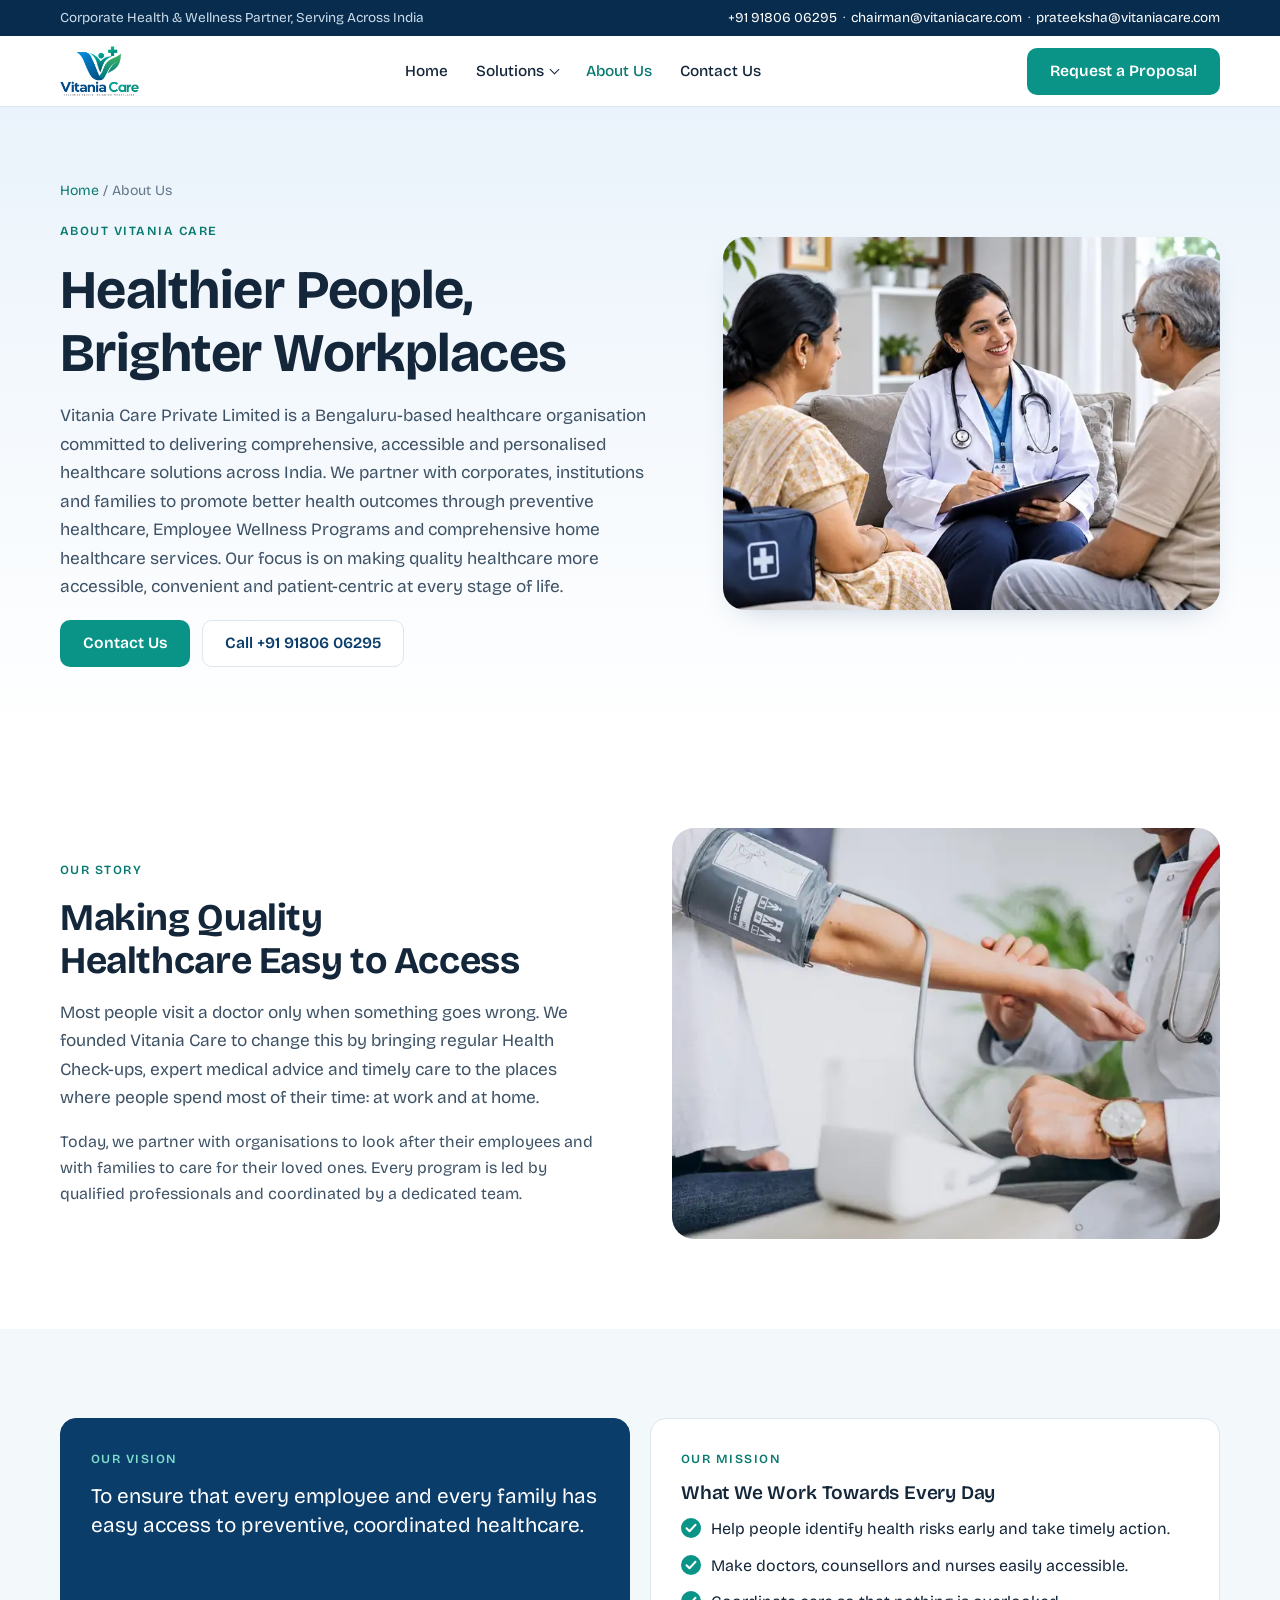
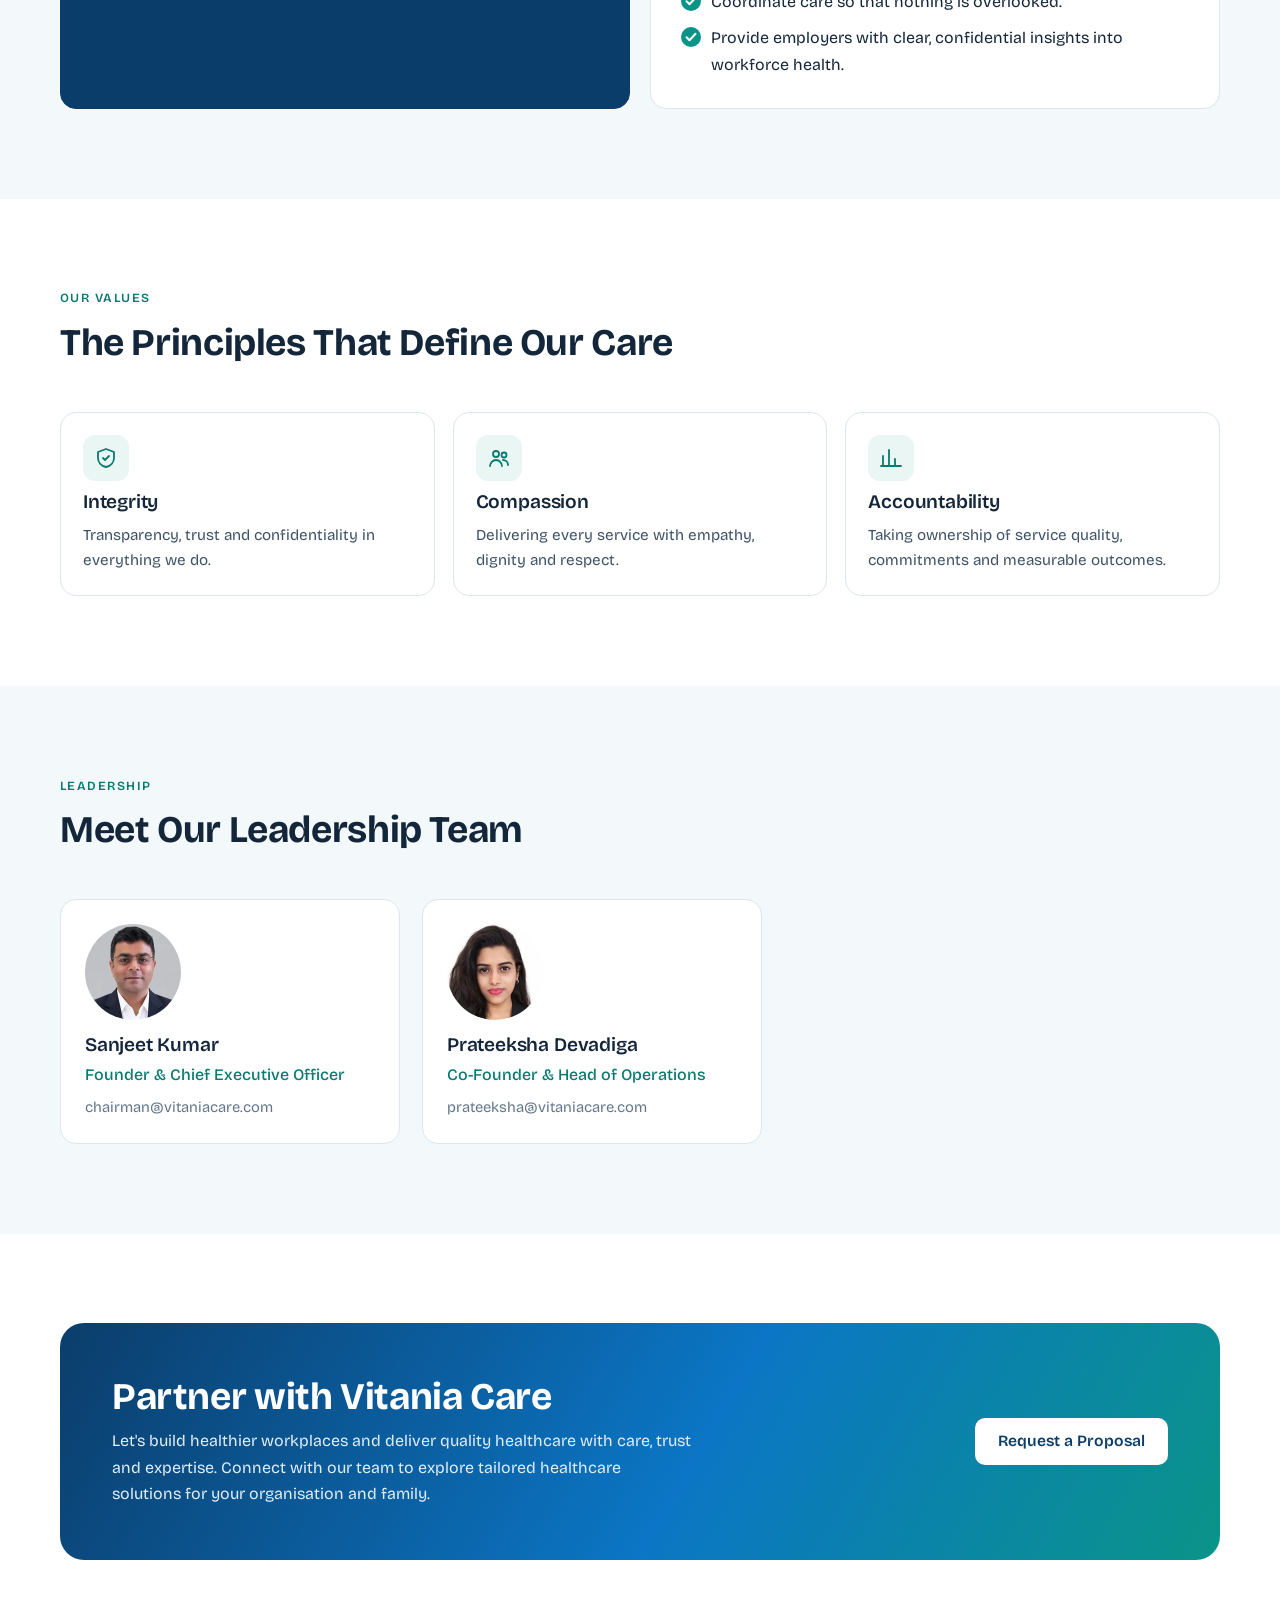
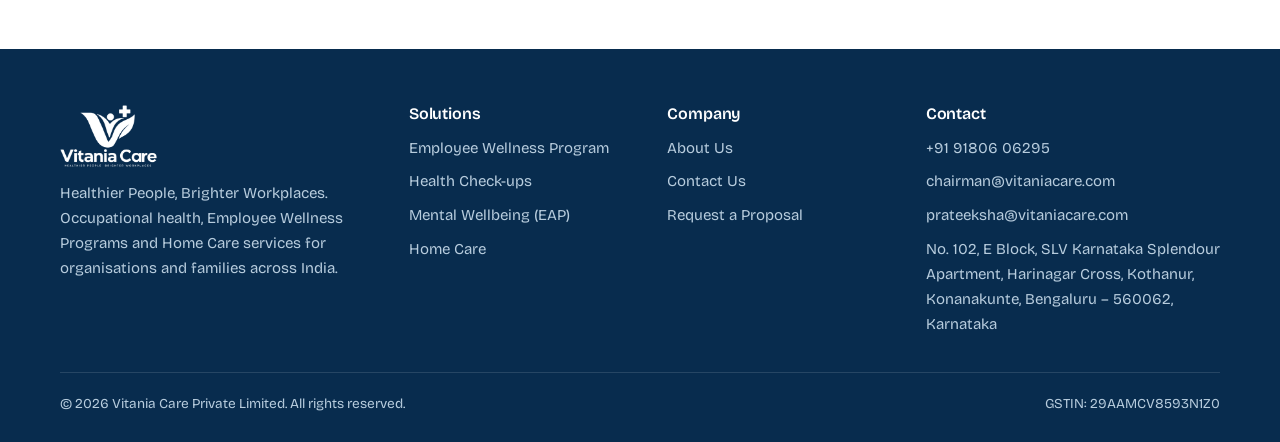
==== about.html @ 1bdfec54 "Use Bricolage Grotesque font (matches naveenfreelancer.com) Co-Authored-By: Claude Opus 5.5 <noreply" ====
<!doctype html>
<html lang="en-IN">
<head>
<meta charset="utf-8">
<meta name="viewport" content="width=device-width, initial-scale=1, viewport-fit=cover">
<title>About Us | Vitania Care Private Limited</title>
<meta name="claude:viewport-fit-sides" content="cover">
<meta name="description" content="Vitania Care Private Limited is a Bengaluru-based healthcare organisation delivering Employee Wellness Programs, preventive healthcare and home healthcare services across India.">
<link rel="canonical" href="https://naveenfreelancer2829-art.github.io/vitania-care-website/about.html">
<meta name="robots" content="index, follow, max-image-preview:large">
<meta name="theme-color" content="#0B3D6B">
<meta property="og:type" content="website"><meta property="og:site_name" content="Vitania Care"><meta property="og:locale" content="en_IN">
<meta property="og:title" content="About Us | Vitania Care Private Limited"><meta property="og:description" content="Vitania Care Private Limited is a Bengaluru-based healthcare organisation delivering Employee Wellness Programs, preventive healthcare and home healthcare services across India."><meta property="og:url" content="https://naveenfreelancer2829-art.github.io/vitania-care-website/about.html">
<meta property="og:image" content="https://naveenfreelancer2829-art.github.io/vitania-care-website/assets/og-image.jpg"><meta name="twitter:card" content="summary_large_image">
<link rel="icon" type="image/png" sizes="32x32" href="assets/favicon-32.png"><link rel="apple-touch-icon" href="assets/apple-touch-icon.png">
<link rel="preconnect" href="https://fonts.googleapis.com"><link rel="preconnect" href="https://fonts.gstatic.com" crossorigin>
<link rel="stylesheet" href="https://fonts.googleapis.com/css2?family=Bricolage+Grotesque:opsz,wght@12..96,300;12..96,400;12..96,500;12..96,600;12..96,700&display=swap">
<link rel="stylesheet" href="styles.css">
<script type="application/ld+json">{"@context": "https://schema.org", "@graph": [{"@type": "MedicalBusiness", "@id": "https://naveenfreelancer2829-art.github.io/vitania-care-website/#org", "name": "Vitania Care", "legalName": "Vitania Care Private Limited", "slogan": "Healthier People, Brighter Workplaces", "url": "https://naveenfreelancer2829-art.github.io/vitania-care-website/", "logo": "https://naveenfreelancer2829-art.github.io/vitania-care-website/assets/logo.png", "image": "https://naveenfreelancer2829-art.github.io/vitania-care-website/assets/og-image.jpg", "email": "chairman@vitaniacare.com", "taxID": "29AAMCV8593N1Z0", "address": {"@type": "PostalAddress", "streetAddress": "No. 102, E Block, SLV Karnataka Splendour Apartment, Harinagar Cross, Kothanur, Konanakunte", "addressLocality": "Bengaluru", "addressRegion": "Karnataka", "postalCode": "560062", "addressCountry": "IN"}, "areaServed": {"@type": "Country", "name": "India"}, "founder": [{"@type": "Person", "name": "Sanjeet Kumar", "jobTitle": "Founder & CEO"}, {"@type": "Person", "name": "Prateeksha Devadiga", "jobTitle": "Co-Founder & Head of Operations"}], "telephone": "+91 91806 06295"}, {"@type": "WebPage", "url": "https://naveenfreelancer2829-art.github.io/vitania-care-website/about.html", "name": "About Us | Vitania Care Private Limited", "description": "Vitania Care Private Limited is a Bengaluru-based healthcare organisation delivering Employee Wellness Programs, preventive healthcare and home healthcare services across India.", "inLanguage": "en-IN", "about": {"@id": "https://naveenfreelancer2829-art.github.io/vitania-care-website/#org"}}, {"@type": "BreadcrumbList", "itemListElement": [{"@type": "ListItem", "position": 1, "name": "Home", "item": "https://naveenfreelancer2829-art.github.io/vitania-care-website/"}, {"@type": "ListItem", "position": 2, "name": "About Us", "item": "https://naveenfreelancer2829-art.github.io/vitania-care-website/about.html"}]}]}</script>
</head>
<body>
<div class="topbar"><div class="wrap">
  <span>Corporate Health &amp; Wellness Partner, Serving Across India</span>
  <span><a href="tel:+919180606295">+91 91806 06295</a> &nbsp;·&nbsp; <a href="mailto:chairman@vitaniacare.com">chairman@vitaniacare.com</a> &nbsp;·&nbsp; <a href="mailto:prateeksha@vitaniacare.com">prateeksha@vitaniacare.com</a></span>
</div></div>
<header class="site"><div class="wrap bar">
  <a class="brand" href="index.html" aria-label="Vitania Care home"><img src="assets/logo.webp" alt="Vitania Care" width="300" height="191"></a>
  <nav class="main" id="nav" aria-label="Main"><ul>
    <li><a href="index.html">Home</a></li>
    <li class="dd"><a href="employee-wellness.html">Solutions</a><ul><li><a href="employee-wellness.html">Employee Wellness Program<small>OHC, Teleconsultation and year-round wellness</small></a></li><li><a href="health-checkups.html">Health Check-ups<small>Onsite check-ups, camps and lab tests</small></a></li><li><a href="mental-wellbeing.html">Mental Wellbeing (EAP)<small>Confidential counselling for employees</small></a></li><li><a href="home-care.html">Home Care<small>Doctors, nurses and caregivers at home</small></a></li></ul></li>
    <li><a href="about.html" aria-current="page">About Us</a></li>
    <li><a href="contact.html">Contact Us</a></li>
  </ul></nav>
  <a class="btn btn-primary" href="contact.html">Request a Proposal</a>
  <button class="menu-btn" id="menuBtn" type="button" aria-expanded="false" aria-controls="nav">Menu</button>
</div></header>
<main>
<section class="page-hero"><div class="wrap">
  <div class="copy">
    <p class="crumbs"><a href="index.html">Home</a> / About Us</p>
    <span class="eyebrow">About Vitania Care</span>
    <h1>Healthier People, Brighter Workplaces</h1>
    <p class="lede">Vitania Care Private Limited is a Bengaluru-based healthcare organisation committed to delivering comprehensive, accessible and personalised healthcare solutions across India. We partner with corporates, institutions and families to promote better health outcomes through preventive healthcare, Employee Wellness Programs and comprehensive home healthcare services. Our focus is on making quality healthcare more accessible, convenient and patient-centric at every stage of life.</p>
    <div class="cta-row"><a class="btn btn-primary" href="contact.html">Contact Us</a><a class="btn btn-outline" href="tel:+919180606295">Call +91 91806 06295</a></div>
  </div>
  <div><img src="assets/photos/family-consultation-800.webp" srcset="assets/photos/family-consultation-480.webp 480w, assets/photos/family-consultation-800.webp 800w, assets/photos/family-consultation-1200.webp 1200w" sizes="(max-width:900px) 92vw, 520px" alt="Vitania Care doctor speaking with a family" width="800" height="600" fetchpriority="high" decoding="async"></div>
</div></section>
<section><div class="wrap split">
  <div class="copy"><span class="eyebrow">Our Story</span><h2>Making Quality Healthcare Easy to Access</h2>
    <p class="lede">Most people visit a doctor only when something goes wrong. We founded Vitania Care to change this by bringing regular Health Check-ups, expert medical advice and timely care to the places where people spend most of their time: at work and at home.</p>
    <p>Today, we partner with organisations to look after their employees and with families to care for their loved ones. Every program is led by qualified professionals and coordinated by a dedicated team.</p></div>
  <div class="media"><img src="assets/photos/bp-monitor-800.webp" srcset="assets/photos/bp-monitor-480.webp 480w, assets/photos/bp-monitor-800.webp 800w, assets/photos/bp-monitor-1200.webp 1200w" sizes="(max-width:900px) 92vw, 560px" alt="Doctor measuring a patient's blood pressure" width="800" height="600" loading="lazy" decoding="async"></div>
</div></section>
<section class="soft"><div class="wrap vm">
  <div class="vision"><span class="eyebrow">Our Vision</span><p>To ensure that every employee and every family has easy access to preventive, coordinated healthcare.</p></div>
  <div><span class="eyebrow">Our Mission</span><h3>What We Work Towards Every Day</h3>
    <ul class="ticks"><li>Help people identify health risks early and take timely action.</li><li>Make doctors, counsellors and nurses easily accessible.</li><li>Coordinate care so that nothing is overlooked.</li><li>Provide employers with clear, confidential insights into workforce health.</li></ul></div>
</div></section>
<section><div class="wrap">
  <div class="head"><span class="eyebrow">Our Values</span><h2>The Principles That Define Our Care</h2></div>
  <div class="features"><div class="feature"><div class="ico"><svg viewBox="0 0 24 24" fill="none" stroke="currentColor" stroke-width="1.8" stroke-linecap="round" stroke-linejoin="round" aria-hidden="true"><path d="M12 3l8 3v6c0 4.5-3.4 8-8 9-4.6-1-8-4.5-8-9V6l8-3z"/><path d="M9 12l2 2 4-4"/></svg></div><h3>Integrity</h3><p>Transparency, trust and confidentiality in everything we do.</p></div><div class="feature"><div class="ico"><svg viewBox="0 0 24 24" fill="none" stroke="currentColor" stroke-width="1.8" stroke-linecap="round" stroke-linejoin="round" aria-hidden="true"><circle cx="9" cy="8" r="3"/><path d="M3 20c0-3.3 2.7-6 6-6s6 2.7 6 6"/><circle cx="17" cy="9" r="2.5"/><path d="M16 14c2.8 0 5 2.2 5 5"/></svg></div><h3>Compassion</h3><p>Delivering every service with empathy, dignity and respect.</p></div><div class="feature"><div class="ico"><svg viewBox="0 0 24 24" fill="none" stroke="currentColor" stroke-width="1.8" stroke-linecap="round" stroke-linejoin="round" aria-hidden="true"><path d="M4 20V10M10 20V4M16 20v-7M22 20H2"/></svg></div><h3>Accountability</h3><p>Taking ownership of service quality, commitments and measurable outcomes.</p></div></div>
</div></section>
<section class="soft"><div class="wrap">
  <div class="head"><span class="eyebrow">Leadership</span><h2>Meet Our Leadership Team</h2></div>
  <div class="team">
    <div class="person"><img src="assets/sanjeet-kumar.webp" alt="Sanjeet Kumar" width="192" height="192" loading="lazy"><h3>Sanjeet Kumar</h3><p class="role">Founder &amp; Chief Executive Officer</p><p class="meta">chairman@vitaniacare.com</p></div>
    <div class="person"><img src="assets/prateeksha-devadiga.webp" alt="Prateeksha Devadiga" width="192" height="192" loading="lazy"><h3>Prateeksha Devadiga</h3><p class="role">Co-Founder &amp; Head of Operations</p><p class="meta">prateeksha@vitaniacare.com</p></div>
  </div>
</div></section>
<section><div class="wrap"><div class="cta"><div><h2>Partner with Vitania Care</h2><p>Let's build healthier workplaces and deliver quality healthcare with care, trust and expertise. Connect with our team to explore tailored healthcare solutions for your organisation and family.</p></div>
  <a class="btn btn-white" href="contact.html">Request a Proposal</a></div></div></section>
</main>
<footer class="site"><div class="wrap">
  <div class="foot">
    <div style="display:grid;gap:14px;align-content:start">
      <img src="assets/logo-white.webp" alt="Vitania Care" width="300" height="191" loading="lazy">
      <p>Healthier People, Brighter Workplaces. Occupational health, Employee Wellness Programs and Home Care services for organisations and families across India.</p>
    </div>
    <div><h4>Solutions</h4><ul><li><a href="employee-wellness.html">Employee Wellness Program</a></li><li><a href="health-checkups.html">Health Check-ups</a></li><li><a href="mental-wellbeing.html">Mental Wellbeing (EAP)</a></li><li><a href="home-care.html">Home Care</a></li></ul></div>
    <div><h4>Company</h4><ul><li><a href="about.html">About Us</a></li><li><a href="contact.html">Contact Us</a></li><li><a href="contact.html">Request a Proposal</a></li></ul></div>
    <div><h4>Contact</h4><ul><li><a href="tel:+919180606295">+91 91806 06295</a></li><li><a href="mailto:chairman@vitaniacare.com">chairman@vitaniacare.com</a></li><li><a href="mailto:prateeksha@vitaniacare.com">prateeksha@vitaniacare.com</a></li><li>No. 102, E Block, SLV Karnataka Splendour Apartment, Harinagar Cross, Kothanur, Konanakunte, Bengaluru – 560062, Karnataka</li></ul></div>
  </div>
  <div class="legal"><span>© 2026 Vitania Care Private Limited. All rights reserved.</span><span>GSTIN: 29AAMCV8593N1Z0</span></div>
</div></footer>
<script src="site.js" defer></script>
</body>
</html>
---- styles.css ----
/* Vitania Care website v2
   Layout: utility bar → sticky header → split hero → solution cards → alternating feature bands → steps → FAQ → CTA → footer.
   Single light theme by design (corporate healthcare); every colour is set explicitly. */

:root{
  --navy:#0B3D6B; --navy-2:#082C4E; --blue:#0B76C5; --teal:#0A9488; --teal-ink:#087A70; --green:#3DAA5C;
  --bg:#FFFFFF; --soft:#F3F8FA; --mint:#E9F6F3; --sky:#EAF3FB;
  --ink:#14263A; --body:#3E5266; --muted:#64778A; --line:#DCE6EE;
  --display:"Bricolage Grotesque",ui-sans-serif,system-ui,-apple-system,"Segoe UI",Roboto,sans-serif;
  --text:"Bricolage Grotesque",ui-sans-serif,system-ui,-apple-system,"Segoe UI",Roboto,sans-serif;
  --r:16px; --shadow:0 12px 32px -18px rgba(11,61,107,.35);
  color-scheme:light;
}
*{box-sizing:border-box}
html{scroll-behavior:smooth;-webkit-text-size-adjust:100%}
@media (prefers-reduced-motion:reduce){html{scroll-behavior:auto}*{transition:none!important;animation:none!important}}
body{margin:0;background:var(--bg);color:var(--body);font-family:var(--text);font-size:1rem;line-height:1.65;-webkit-font-smoothing:antialiased}
img{max-width:100%;height:auto;display:block}
a{color:inherit}
p{margin:0}
h1,h2,h3,h4{font-family:var(--display);color:var(--ink);margin:0;line-height:1.15;letter-spacing:-.01em;text-wrap:balance}
h1{font-size:clamp(2.1rem,4.4vw,3.4rem);font-weight:700}
h2{font-size:clamp(1.65rem,3vw,2.35rem);font-weight:700}
h3{font-size:1.2rem;font-weight:600}
h4{font-size:1.05rem;font-weight:600}
:focus-visible{outline:3px solid var(--teal);outline-offset:3px;border-radius:6px}
.wrap{max-width:1200px;margin:0 auto;padding-left:max(20px,env(safe-area-inset-left,0px));padding-right:max(20px,env(safe-area-inset-right,0px))}
section{padding-block:clamp(56px,7vw,96px)}
.soft{background:var(--soft)}
.eyebrow{display:inline-block;font-size:.78rem;font-weight:600;letter-spacing:.12em;text-transform:uppercase;color:var(--teal-ink)}
.lede{font-size:1.08rem;color:var(--body);max-width:62ch}
.head{display:grid;gap:12px;max-width:760px;margin-bottom:clamp(28px,4vw,48px)}
.head.center{margin-inline:auto;text-align:center;justify-items:center}
.accent{color:var(--teal)}

/* buttons */
.btn{display:inline-flex;align-items:center;justify-content:center;gap:8px;font-family:var(--text);font-weight:600;font-size:.98rem;padding:13px 22px;border-radius:10px;text-decoration:none;border:1.5px solid transparent;cursor:pointer;transition:background-color .2s,border-color .2s,transform .2s;line-height:1.2}
.btn-primary{background:var(--teal);color:#fff}
.btn-primary:hover{background:var(--teal-ink)}
.btn-outline{border-color:var(--line);color:var(--navy);background:#fff}
.btn-outline:hover{border-color:var(--teal);color:var(--teal-ink)}
.btn-white{background:#fff;color:var(--navy)}
.btn-white:hover{background:var(--mint)}
.btn:active{transform:translateY(1px)}
.cta-row{display:flex;flex-wrap:wrap;gap:12px}
.link{font-weight:600;color:var(--teal-ink);text-decoration:none;display:inline-flex;gap:6px;align-items:center}
.link:hover{text-decoration:underline}

/* utility bar + header */
.topbar{background:var(--navy-2);color:#C9DBEA;font-size:.85rem}
.topbar .wrap{display:flex;justify-content:space-between;gap:12px;flex-wrap:wrap;padding-block:7px}
.topbar a{text-decoration:none;color:#fff}
.topbar span{white-space:nowrap}
body::before{content:"";position:fixed;inset:0 0 auto;height:env(safe-area-inset-top,0px);z-index:40;background:#fff}
header.site{position:sticky;top:env(safe-area-inset-top,0px);z-index:30;background:rgba(255,255,255,.97);border-bottom:1px solid var(--line)}
.bar{display:flex;align-items:center;justify-content:space-between;gap:20px;padding-block:10px}
.brand img{height:50px;width:auto}
nav.main ul{list-style:none;margin:0;padding:0;display:flex;align-items:center;gap:28px}
nav.main a{text-decoration:none;font-weight:500;color:var(--ink);font-size:.96rem}
nav.main a:hover,nav.main a[aria-current="page"]{color:var(--teal-ink)}
.dd{position:relative}
.dd > a::after{content:"";display:inline-block;width:6px;height:6px;margin-left:7px;border-right:1.5px solid currentColor;border-bottom:1.5px solid currentColor;transform:translateY(-3px) rotate(45deg)}
.dd > ul{position:absolute;top:calc(100% + 14px);left:-18px;min-width:290px;background:#fff;border:1px solid var(--line);border-radius:14px;box-shadow:var(--shadow);padding:8px!important;display:grid!important;gap:2px!important;opacity:0;visibility:hidden;transform:translateY(6px);transition:opacity .2s,transform .2s,visibility .2s}
.dd > ul::before{content:"";position:absolute;inset:-16px 0 auto;height:16px}
.dd:hover > ul,.dd:focus-within > ul{opacity:1;visibility:visible;transform:none}
.dd > ul a{display:block;padding:10px 12px;border-radius:9px}
.dd > ul a small{display:block;color:var(--muted);font-weight:400;font-size:.82rem;margin-top:2px}
.dd > ul a:hover{background:var(--soft)}
.menu-btn{display:none;background:#fff;border:1px solid var(--line);border-radius:10px;padding:9px 14px;font:inherit;font-weight:600;color:var(--ink)}
@media (max-width:980px){
  nav.main{display:none;position:absolute;left:0;right:0;top:100%;background:#fff;border-bottom:1px solid var(--line);box-shadow:var(--shadow);padding-block:8px 16px;padding-left:max(20px,env(safe-area-inset-left,0px));padding-right:max(20px,env(safe-area-inset-right,0px))}
  nav.main.open{display:block}
  nav.main ul{flex-direction:column;align-items:stretch;gap:0}
  nav.main a{display:block;padding:12px 0;border-bottom:1px solid var(--line)}
  .dd > ul{position:static;opacity:1;visibility:visible;transform:none;box-shadow:none;border:0;padding:0 0 0 12px!important;min-width:0}
  .dd > ul a small{display:none}
  .dd > a::after{display:none}
  .menu-btn{display:inline-block}
  .bar > .btn{display:none}
  .brand img{height:44px}
}

/* hero */
.hero{padding-block:clamp(40px,6vw,80px);background:linear-gradient(180deg,var(--sky) 0%,#fff 100%)}
.hero-grid{display:grid;grid-template-columns:1.05fr .95fr;gap:clamp(28px,5vw,64px);align-items:center}
.hero-copy{display:grid;gap:22px;min-width:0}
.ticks{list-style:none;margin:0;padding:0;display:grid;gap:10px}
.ticks li{display:flex;gap:10px;align-items:flex-start;color:var(--ink)}
.ticks li::before{content:"";flex:none;width:20px;height:20px;margin-top:2px;border-radius:50%;background:var(--teal) url("data:image/svg+xml,%3Csvg xmlns='http://www.w3.org/2000/svg' viewBox='0 0 20 20'%3E%3Cpath d='M5.5 10.2l3 3 6-6.4' fill='none' stroke='%23fff' stroke-width='2' stroke-linecap='round' stroke-linejoin='round'/%3E%3C/svg%3E") center/20px no-repeat}
.hero-media{position:relative}
.hero-media img{width:100%;aspect-ratio:5/4;object-fit:cover;border-radius:24px;background:var(--soft);box-shadow:var(--shadow)}
.float-card{position:absolute;left:-22px;bottom:28px;background:#fff;border:1px solid var(--line);border-radius:14px;padding:14px 16px;box-shadow:var(--shadow);display:grid;gap:4px;max-width:260px}
.float-card b{font-family:var(--display);color:var(--ink);font-size:1rem}
.float-card span{font-size:.86rem;color:var(--muted)}
@media (max-width:900px){.hero-grid{grid-template-columns:1fr}.float-card{left:12px;bottom:12px}}

/* page hero */
.page-hero{padding-block:clamp(40px,6vw,72px);background:linear-gradient(180deg,var(--sky),#fff)}
.page-hero .wrap{display:grid;grid-template-columns:1.1fr .9fr;gap:clamp(28px,5vw,56px);align-items:center}
.page-hero .copy{display:grid;gap:18px;min-width:0}
.crumbs{font-size:.88rem;color:var(--muted)}
.crumbs a{color:var(--teal-ink);text-decoration:none}
.page-hero img{width:100%;aspect-ratio:4/3;object-fit:cover;border-radius:22px;background:var(--soft);box-shadow:var(--shadow)}
@media (max-width:900px){.page-hero .wrap{grid-template-columns:1fr}}

/* pillars strip */
.pillars{border-bottom:1px solid var(--line);background:#fff}
.pillars ul{list-style:none;margin:0;padding:0;display:grid;grid-template-columns:repeat(4,1fr)}
.pillars li{display:flex;gap:14px;align-items:center;padding:22px 18px;border-right:1px solid var(--line)}
.pillars li:last-child{border-right:0}
.pillars b{display:block;color:var(--ink);font-family:var(--display);font-weight:600}
.pillars small{color:var(--muted);font-size:.86rem}
@media (max-width:900px){.pillars ul{grid-template-columns:1fr 1fr}.pillars li:nth-child(2){border-right:0}.pillars li:nth-child(-n+2){border-bottom:1px solid var(--line)}}
@media (max-width:520px){.pillars ul{grid-template-columns:1fr}.pillars li{border-right:0;border-bottom:1px solid var(--line)}}

.ico{flex:none;width:46px;height:46px;border-radius:12px;background:var(--mint);color:var(--teal-ink);display:grid;place-items:center}
.ico svg{width:24px;height:24px}

/* solution cards */
.cards{display:grid;grid-template-columns:repeat(3,1fr);gap:22px}
.card{background:#fff;border:1px solid var(--line);border-radius:var(--r);overflow:hidden;display:flex;flex-direction:column;transition:box-shadow .25s,transform .25s,border-color .25s;min-width:0}
.card:hover{box-shadow:var(--shadow);transform:translateY(-3px);border-color:#C5D8E4}
.card img{width:100%;aspect-ratio:16/10;object-fit:cover;background:var(--soft)}
.card .body{padding:20px 22px 22px;display:grid;gap:10px;flex:1;align-content:start}
.card p{color:var(--body);font-size:.96rem}
.card .link{margin-top:auto;padding-top:6px}
@media (max-width:980px){.cards{grid-template-columns:1fr 1fr}}
@media (max-width:600px){.cards{grid-template-columns:1fr}}

/* feature list cards (no photo) */
.features{display:grid;grid-template-columns:repeat(3,1fr);gap:18px}
.feature{background:#fff;border:1px solid var(--line);border-radius:var(--r);padding:22px;display:grid;gap:10px;align-content:start}
.soft .feature{border-color:#D6E3EC}
.feature p{font-size:.95rem}
@media (max-width:980px){.features{grid-template-columns:1fr 1fr}}
@media (max-width:600px){.features{grid-template-columns:1fr}}

/* split band */
.split{display:grid;grid-template-columns:1fr 1fr;gap:clamp(28px,5vw,64px);align-items:center}
.split img{width:100%;aspect-ratio:4/3;object-fit:cover;border-radius:22px;background:var(--soft)}
.split .copy{display:grid;gap:16px;min-width:0}
.split.rev .media{order:2}
@media (max-width:900px){.split{grid-template-columns:1fr}.split.rev .media{order:0}}
.benefits{list-style:none;margin:4px 0 0;padding:0;display:grid;gap:14px}
.benefits li{display:grid;grid-template-columns:auto 1fr;gap:14px;align-items:start}
.benefits b{display:block;color:var(--ink);font-weight:600}

/* steps */
.steps{list-style:none;margin:0;padding:0;display:grid;grid-template-columns:repeat(4,1fr);gap:22px;counter-reset:s}
.steps li{background:#fff;border:1px solid var(--line);border-radius:var(--r);padding:24px 22px;display:grid;gap:8px;align-content:start}
.steps li::before{counter-increment:s;content:"Step " counter(s);font-size:.78rem;font-weight:600;letter-spacing:.1em;text-transform:uppercase;color:var(--teal-ink)}
.steps p{font-size:.95rem}
@media (max-width:980px){.steps{grid-template-columns:1fr 1fr}}
@media (max-width:560px){.steps{grid-template-columns:1fr}}

/* industries chips */
.chips{display:flex;flex-wrap:wrap;gap:10px;list-style:none;margin:0;padding:0}
.chips li{border:1px solid var(--line);background:#fff;border-radius:999px;padding:9px 16px;font-weight:500;color:var(--ink);font-size:.94rem}

/* navy band */
.band{background:var(--navy);color:#D3E2EF}
.band h2,.band h3,.band h4{color:#fff}
.band .eyebrow{color:#7EDCCB}
.band .lede{color:#D3E2EF}
.band .features .feature{background:rgba(255,255,255,.06);border-color:rgba(255,255,255,.14)}
.band .features p{color:#C6D8E8}
.band .ico{background:rgba(126,220,203,.15);color:#7EDCCB}

/* faq */
.faq{display:grid;gap:12px;max-width:860px}
.faq details{background:#fff;border:1px solid var(--line);border-radius:12px;padding:0 20px}
.faq summary{cursor:pointer;list-style:none;font-weight:600;color:var(--ink);padding-block:17px;display:flex;justify-content:space-between;gap:16px}
.faq summary::-webkit-details-marker{display:none}
.faq summary::after{content:"+";font-size:1.35rem;line-height:1;color:var(--teal);transition:transform .2s}
.faq details[open] summary::after{transform:rotate(45deg)}
.faq details p{padding-bottom:18px;max-width:70ch}

/* team */
.team{display:grid;grid-template-columns:repeat(auto-fit,minmax(260px,340px));gap:22px}
.person{background:#fff;border:1px solid var(--line);border-radius:var(--r);padding:24px;display:grid;gap:6px;justify-items:start}
.person img{width:96px;height:96px;border-radius:50%;object-fit:cover;margin-bottom:8px;background:var(--soft)}
.person .role{color:var(--teal-ink);font-weight:500}
.person .meta{font-size:.92rem;color:var(--muted);overflow-wrap:anywhere}

/* values */
.vm{display:grid;grid-template-columns:1fr 1fr;gap:20px}
.vm > div{border-radius:var(--r);padding:30px;display:grid;gap:12px;align-content:start;background:#fff;border:1px solid var(--line)}
.vm .vision{background:var(--navy);border-color:var(--navy)}
.vm .vision h3,.vm .vision p{color:#fff}
.vm .vision .eyebrow{color:#7EDCCB}
.vm .vision p{font-family:var(--display);font-size:1.3rem;line-height:1.4}
@media (max-width:820px){.vm{grid-template-columns:1fr}}

/* form */
.contact-grid{display:grid;grid-template-columns:.85fr 1.15fr;gap:clamp(28px,5vw,56px);align-items:start}
.info{display:grid;gap:22px;min-width:0}
.info dl{margin:0;display:grid;gap:18px}
.info dt{font-size:.78rem;font-weight:600;letter-spacing:.1em;text-transform:uppercase;color:var(--teal-ink)}
.info dd{margin:4px 0 0;color:var(--ink);overflow-wrap:anywhere}
form.enquiry{background:#fff;border:1px solid var(--line);border-radius:20px;padding:clamp(20px,4vw,34px);display:grid;gap:16px;box-shadow:var(--shadow);min-width:0}
.row2{display:grid;grid-template-columns:1fr 1fr;gap:16px}
form.enquiry label,form.enquiry legend{display:grid;gap:6px;font-weight:500;font-size:.92rem;color:var(--ink)}
form.enquiry input,form.enquiry select,form.enquiry textarea{font:inherit;font-size:1rem;color:var(--ink);background:#fff;border:1px solid #C9D7E2;border-radius:10px;padding:11px 13px;width:100%}
form.enquiry input:focus,form.enquiry select:focus,form.enquiry textarea:focus{outline:none;border-color:var(--teal);box-shadow:0 0 0 3px rgba(10,148,136,.18)}
form.enquiry textarea{min-height:100px;resize:vertical}
fieldset{border:0;margin:0;padding:0;display:grid;gap:8px}
.checks{display:grid;grid-template-columns:1fr 1fr;gap:8px 16px}
.checks label{display:flex!important;gap:8px;align-items:center;font-weight:400!important}
.checks input{width:auto!important;accent-color:var(--teal)}
.note{font-size:.88rem;color:var(--muted)}
.ok{background:var(--mint);border-radius:10px;padding:12px 14px;color:var(--ink);font-size:.95rem}
.req{color:#B4232F}
@media (max-width:900px){.contact-grid{grid-template-columns:1fr}}
@media (max-width:560px){.row2,.checks{grid-template-columns:1fr}}

/* CTA */
.cta{background:linear-gradient(120deg,var(--navy) 0%,var(--blue) 55%,var(--teal) 100%);border-radius:24px;padding:clamp(28px,5vw,52px);display:flex;flex-wrap:wrap;gap:24px;align-items:center;justify-content:space-between}
.cta h2{color:#fff}
.cta p{color:#E2EEF7;max-width:58ch;margin-top:10px}

/* footer */
footer.site{background:var(--navy-2);color:#B7CCDD;padding-block:56px 26px;font-size:.94rem}
.foot{display:grid;grid-template-columns:1.4fr 1fr 1fr 1.3fr;gap:32px}
.foot img{height:62px;width:auto}
.foot h4{color:#fff;font-size:1rem;margin-bottom:12px}
.foot ul{list-style:none;margin:0;padding:0;display:grid;gap:9px}
.foot a{text-decoration:none}
.foot a:hover{color:#fff}
.legal{border-top:1px solid rgba(255,255,255,.12);margin-top:36px;padding-top:20px;display:flex;flex-wrap:wrap;justify-content:space-between;gap:10px;font-size:.85rem}
@media (max-width:900px){.foot{grid-template-columns:1fr 1fr}}
@media (max-width:560px){.foot{grid-template-columns:1fr}}

/* page-load and scroll animations */
@keyframes fadeUp{from{opacity:0;transform:translateY(28px)}to{opacity:1;transform:none}}
@keyframes fadeIn{from{opacity:0}to{opacity:1}}
@keyframes zoomIn{from{opacity:0;transform:scale(.94)}to{opacity:1;transform:none}}
@keyframes slideDown{from{opacity:0;transform:translateY(-12px)}to{opacity:1;transform:none}}
header.site,.topbar{animation:slideDown .6s ease-out both}
.hero-copy > *,.page-hero .copy > *{animation:fadeUp .8s cubic-bezier(.22,1,.36,1) both}
.hero-copy > :nth-child(1),.page-hero .copy > :nth-child(1){animation-delay:.15s}
.hero-copy > :nth-child(2),.page-hero .copy > :nth-child(2){animation-delay:.3s}
.hero-copy > :nth-child(3),.page-hero .copy > :nth-child(3){animation-delay:.45s}
.hero-copy > :nth-child(4),.page-hero .copy > :nth-child(4){animation-delay:.6s}
.hero-copy > :nth-child(5),.page-hero .copy > :nth-child(5){animation-delay:.75s}
.hero-copy > :nth-child(6){animation-delay:.9s}
.hero-media img,.page-hero .wrap > div:last-child img{animation:zoomIn 1s cubic-bezier(.22,1,.36,1) .35s both}
.float-card{animation:fadeUp .8s cubic-bezier(.22,1,.36,1) 1s both}
/* scroll reveal: only hidden when JavaScript is running, so content is never lost */
.js .reveal{opacity:0;transform:translateY(36px);transition:opacity .8s cubic-bezier(.22,1,.36,1),transform .8s cubic-bezier(.22,1,.36,1);transition-delay:var(--d,0s)}
.js .reveal.from-left{transform:translateX(-40px)}
.js .reveal.from-right{transform:translateX(40px)}
.js .reveal.zoom{transform:scale(.94)}
.js .reveal.in{opacity:1;transform:none}
.to-top{position:fixed;right:calc(18px + env(safe-area-inset-right,0px));bottom:calc(18px + env(safe-area-inset-bottom,0px));z-index:25;width:44px;height:44px;border-radius:50%;border:0;background:var(--teal);color:#fff;display:grid;place-items:center;box-shadow:var(--shadow);cursor:pointer;opacity:0;pointer-events:none;transition:opacity .25s}
.to-top.show{opacity:1;pointer-events:auto}

@media (max-width:760px){.topbar{display:none}}

.ticks b{color:var(--ink);font-weight:600}
.ticks li span{min-width:0}
main{overflow-x:clip}

/* audience split: organisations vs individuals & families */
.audience{display:grid;grid-template-columns:1fr 1fr;gap:22px}
.aud{border-radius:20px;padding:clamp(24px,4vw,36px);display:grid;gap:14px;align-content:start}
.aud h3{font-size:1.45rem}
.aud .btn{justify-self:start;margin-top:6px}
.aud-org{background:var(--navy);color:#D3E2EF}
.aud-org h3{color:#fff}
.aud-org .ico{background:rgba(126,220,203,.15);color:#7EDCCB}
.aud-org .ticks li{color:#fff}
.aud-org .ticks b,.aud-org p b{color:#fff;font-weight:700}
.aud-family{background:#fff;border:1px solid var(--line)}
@media (max-width:820px){.audience{grid-template-columns:1fr}}

/* Card without a photo: soft brand panel with a large icon */
.card-art{aspect-ratio:16/10;display:grid;place-items:center;background:linear-gradient(135deg,#E4F4F1 0%,#DDEBF6 100%);color:var(--teal)}
.card-art svg{width:84px;height:84px;padding:22px;box-sizing:content-box;border-radius:50%;background:#fff;box-shadow:0 10px 30px rgba(11,61,107,.10);stroke-width:1.5}
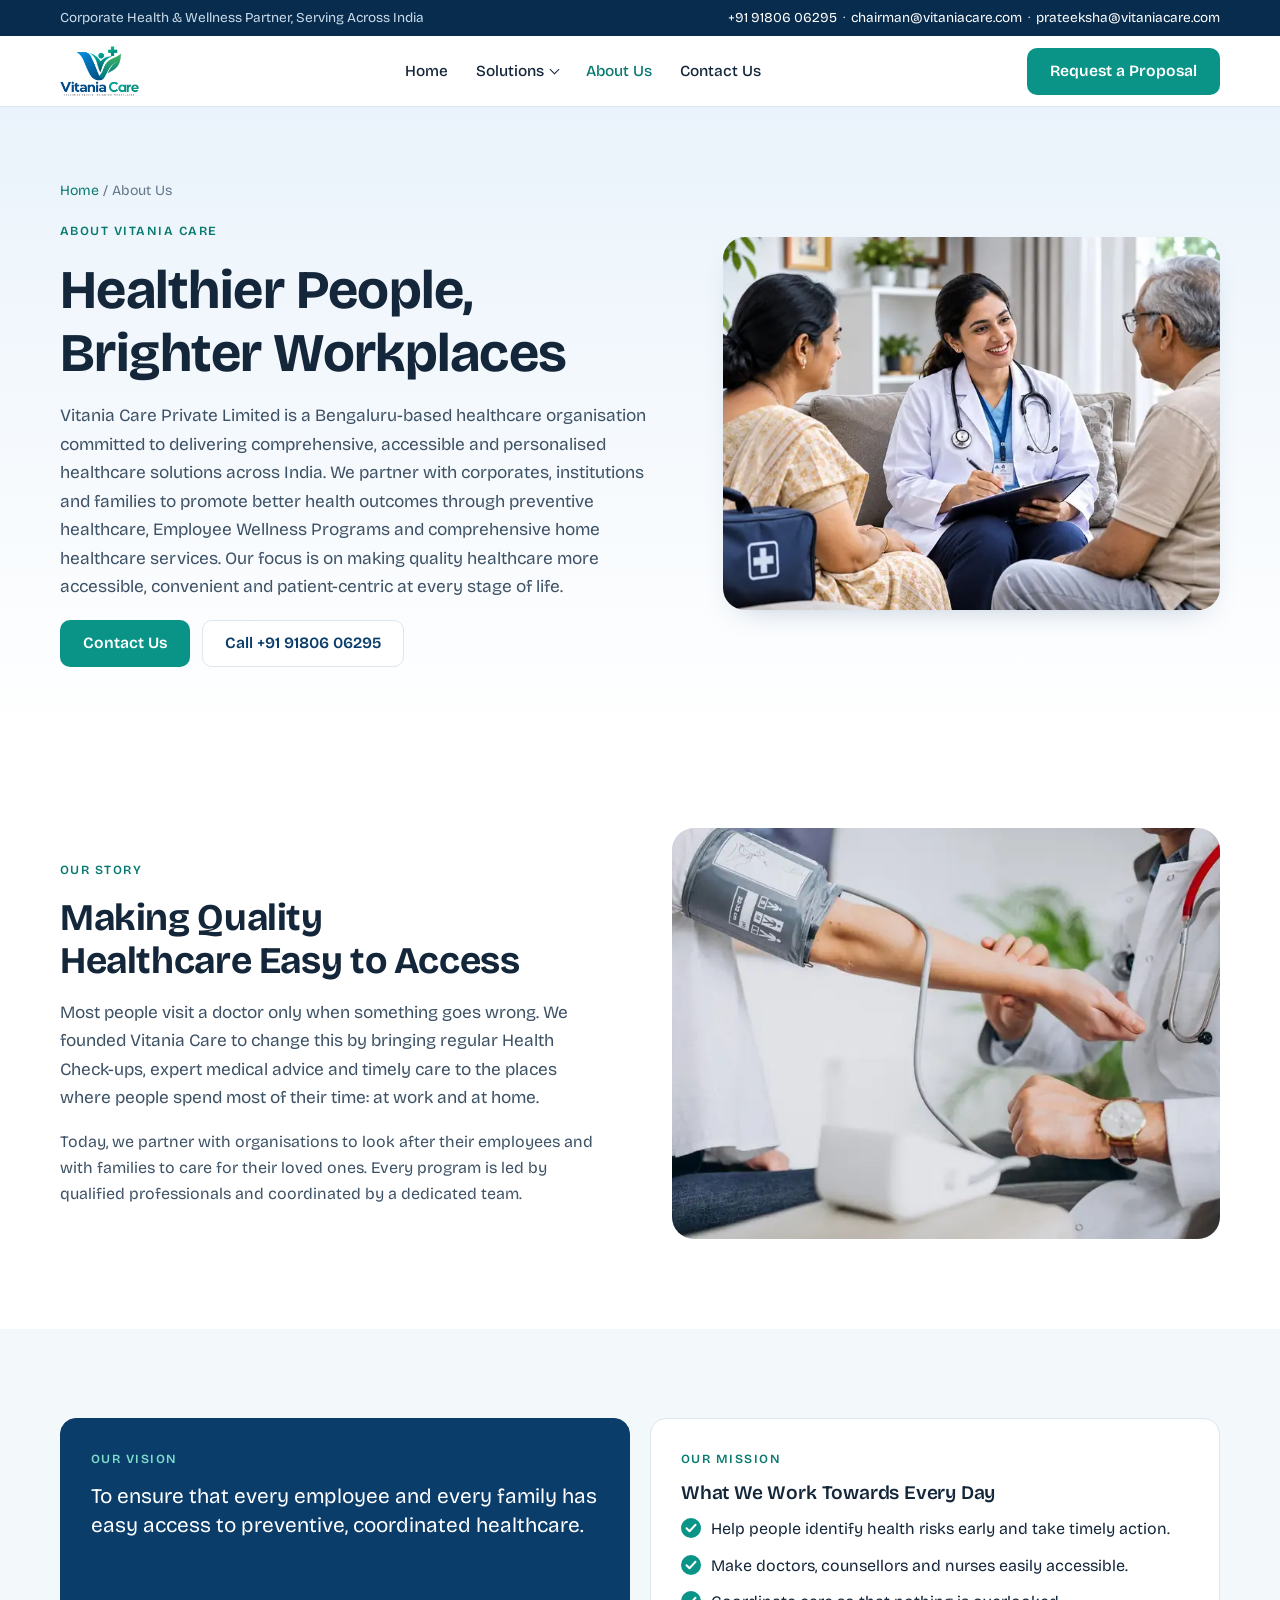
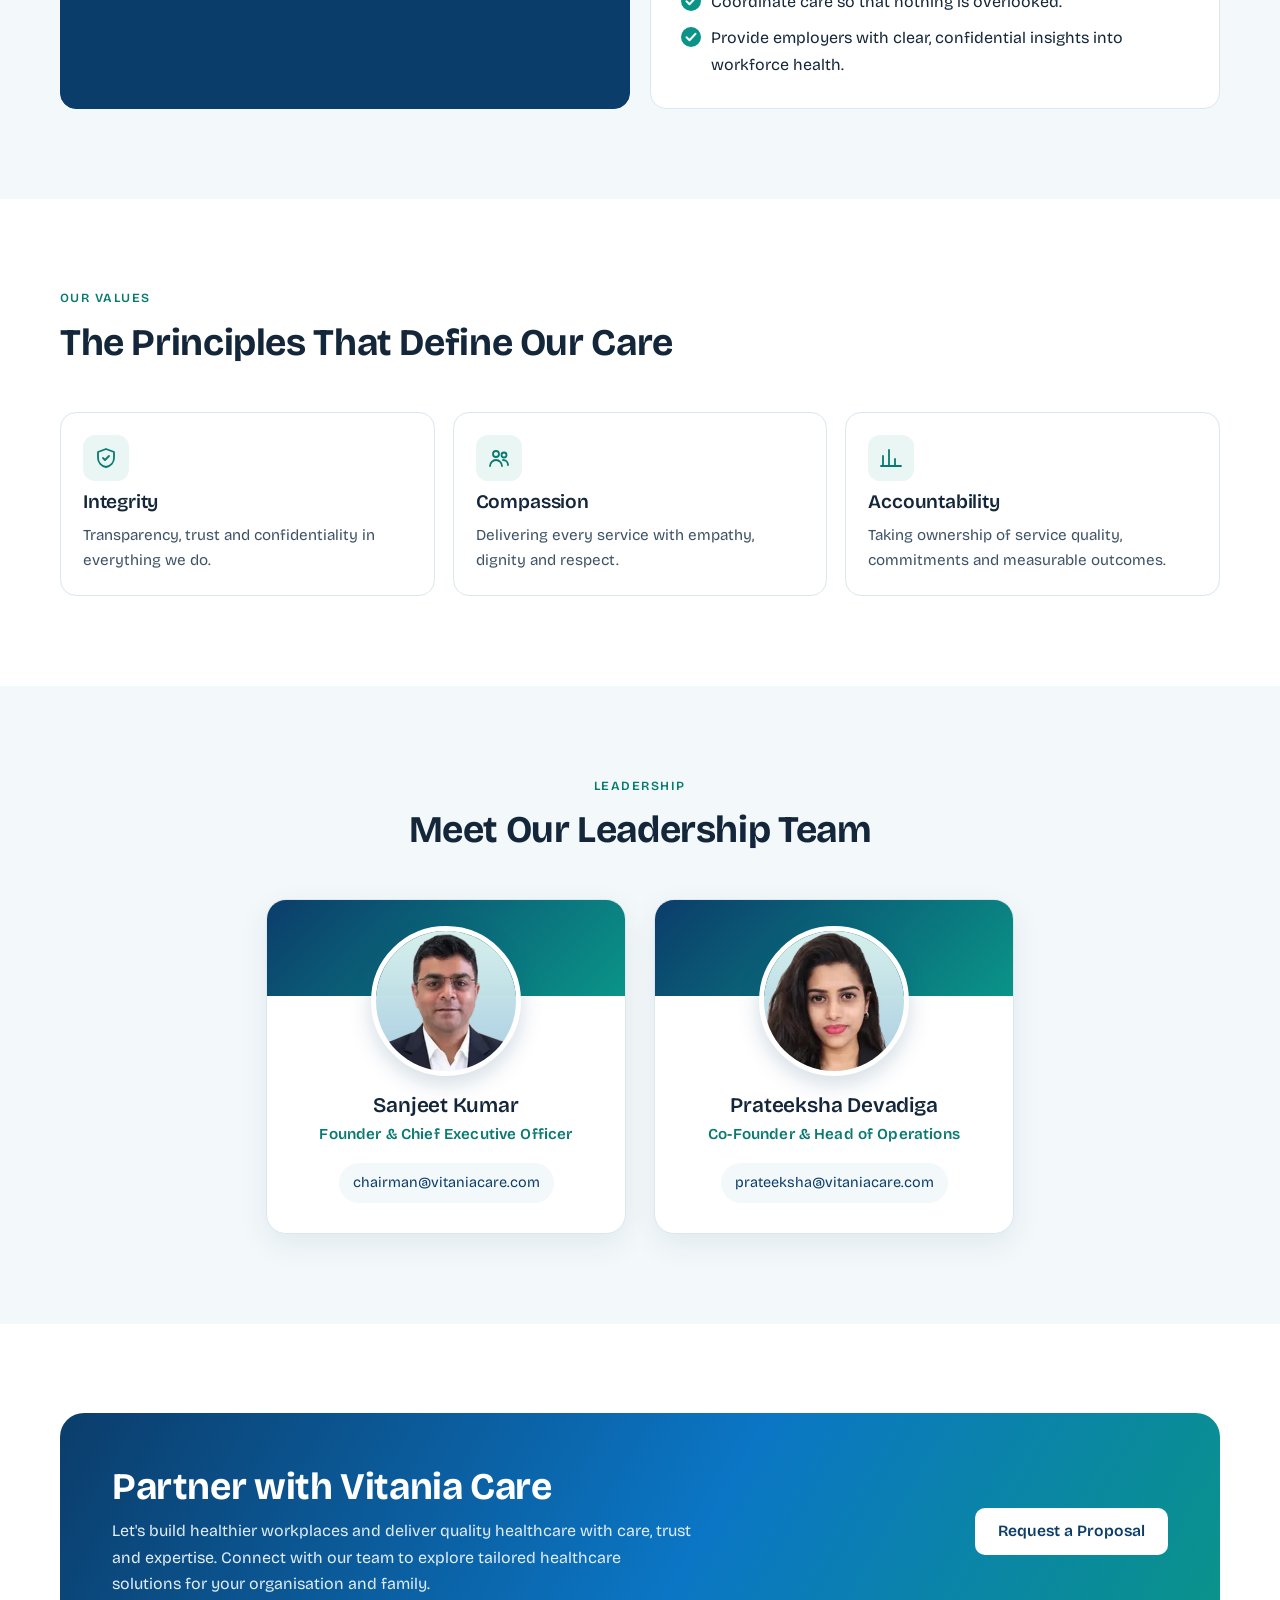
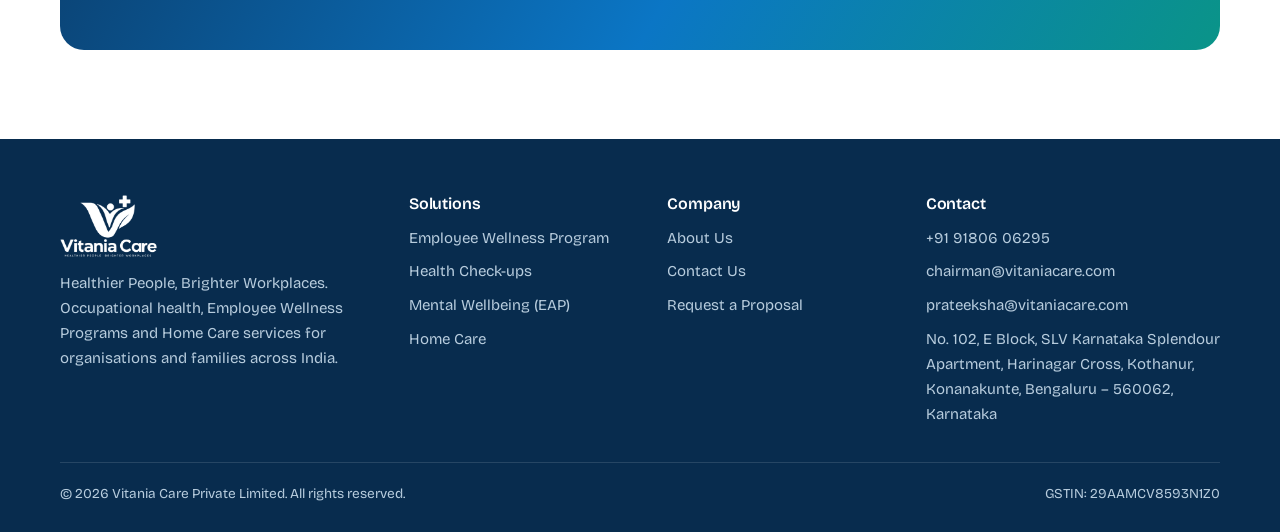
==== commit 46f395b4: "Redesign leadership cards with matching photo backgrounds Co-Authored-By: Claude Opus 5.5 <noreply@a" ====
--- a/about.html
+++ b/about.html
@@ -61,7 +61,7 @@
   <div class="features"><div class="feature"><div class="ico"><svg viewBox="0 0 24 24" fill="none" stroke="currentColor" stroke-width="1.8" stroke-linecap="round" stroke-linejoin="round" aria-hidden="true"><path d="M12 3l8 3v6c0 4.5-3.4 8-8 9-4.6-1-8-4.5-8-9V6l8-3z"/><path d="M9 12l2 2 4-4"/></svg></div><h3>Integrity</h3><p>Transparency, trust and confidentiality in everything we do.</p></div><div class="feature"><div class="ico"><svg viewBox="0 0 24 24" fill="none" stroke="currentColor" stroke-width="1.8" stroke-linecap="round" stroke-linejoin="round" aria-hidden="true"><circle cx="9" cy="8" r="3"/><path d="M3 20c0-3.3 2.7-6 6-6s6 2.7 6 6"/><circle cx="17" cy="9" r="2.5"/><path d="M16 14c2.8 0 5 2.2 5 5"/></svg></div><h3>Compassion</h3><p>Delivering every service with empathy, dignity and respect.</p></div><div class="feature"><div class="ico"><svg viewBox="0 0 24 24" fill="none" stroke="currentColor" stroke-width="1.8" stroke-linecap="round" stroke-linejoin="round" aria-hidden="true"><path d="M4 20V10M10 20V4M16 20v-7M22 20H2"/></svg></div><h3>Accountability</h3><p>Taking ownership of service quality, commitments and measurable outcomes.</p></div></div>
 </div></section>
 <section class="soft"><div class="wrap">
-  <div class="head"><span class="eyebrow">Leadership</span><h2>Meet Our Leadership Team</h2></div>
+  <div class="head center"><span class="eyebrow">Leadership</span><h2>Meet Our Leadership Team</h2></div>
   <div class="team">
     <div class="person"><img src="assets/sanjeet-kumar.webp" alt="Sanjeet Kumar" width="192" height="192" loading="lazy"><h3>Sanjeet Kumar</h3><p class="role">Founder &amp; Chief Executive Officer</p><p class="meta">chairman@vitaniacare.com</p></div>
     <div class="person"><img src="assets/prateeksha-devadiga.webp" alt="Prateeksha Devadiga" width="192" height="192" loading="lazy"><h3>Prateeksha Devadiga</h3><p class="role">Co-Founder &amp; Head of Operations</p><p class="meta">prateeksha@vitaniacare.com</p></div>
--- a/styles.css
+++ b/styles.css
@@ -176,11 +176,14 @@
 .faq details p{padding-bottom:18px;max-width:70ch}
 
 /* team */
-.team{display:grid;grid-template-columns:repeat(auto-fit,minmax(260px,340px));gap:22px}
-.person{background:#fff;border:1px solid var(--line);border-radius:var(--r);padding:24px;display:grid;gap:6px;justify-items:start}
-.person img{width:96px;height:96px;border-radius:50%;object-fit:cover;margin-bottom:8px;background:var(--soft)}
-.person .role{color:var(--teal-ink);font-weight:500}
-.person .meta{font-size:.92rem;color:var(--muted);overflow-wrap:anywhere}
+.team{display:grid;grid-template-columns:repeat(auto-fit,minmax(260px,360px));gap:28px;justify-content:center}
+.person{position:relative;background:#fff;border:1px solid var(--line);border-radius:20px;padding:0 28px 30px;display:grid;gap:4px;justify-items:center;text-align:center;overflow:hidden;box-shadow:0 10px 30px rgba(11,61,107,.08);transition:transform .25s,box-shadow .25s}
+.person::before{content:"";position:absolute;inset:0 0 auto 0;height:96px;background:linear-gradient(135deg,var(--navy),var(--teal))}
+.person:hover{transform:translateY(-4px);box-shadow:0 18px 40px rgba(11,61,107,.14)}
+.person img{position:relative;width:150px;height:150px;border-radius:50%;object-fit:cover;margin:26px 0 14px;border:5px solid #fff;box-shadow:0 8px 22px rgba(11,61,107,.18);background:var(--soft)}
+.person h3{font-size:1.3rem}
+.person .role{color:var(--teal-ink);font-weight:600;font-size:.95rem;letter-spacing:.01em}
+.person .meta{margin-top:12px;font-size:.9rem;color:var(--navy);background:var(--soft);padding:8px 14px;border-radius:999px;overflow-wrap:anywhere}
 
 /* values */
 .vm{display:grid;grid-template-columns:1fr 1fr;gap:20px}
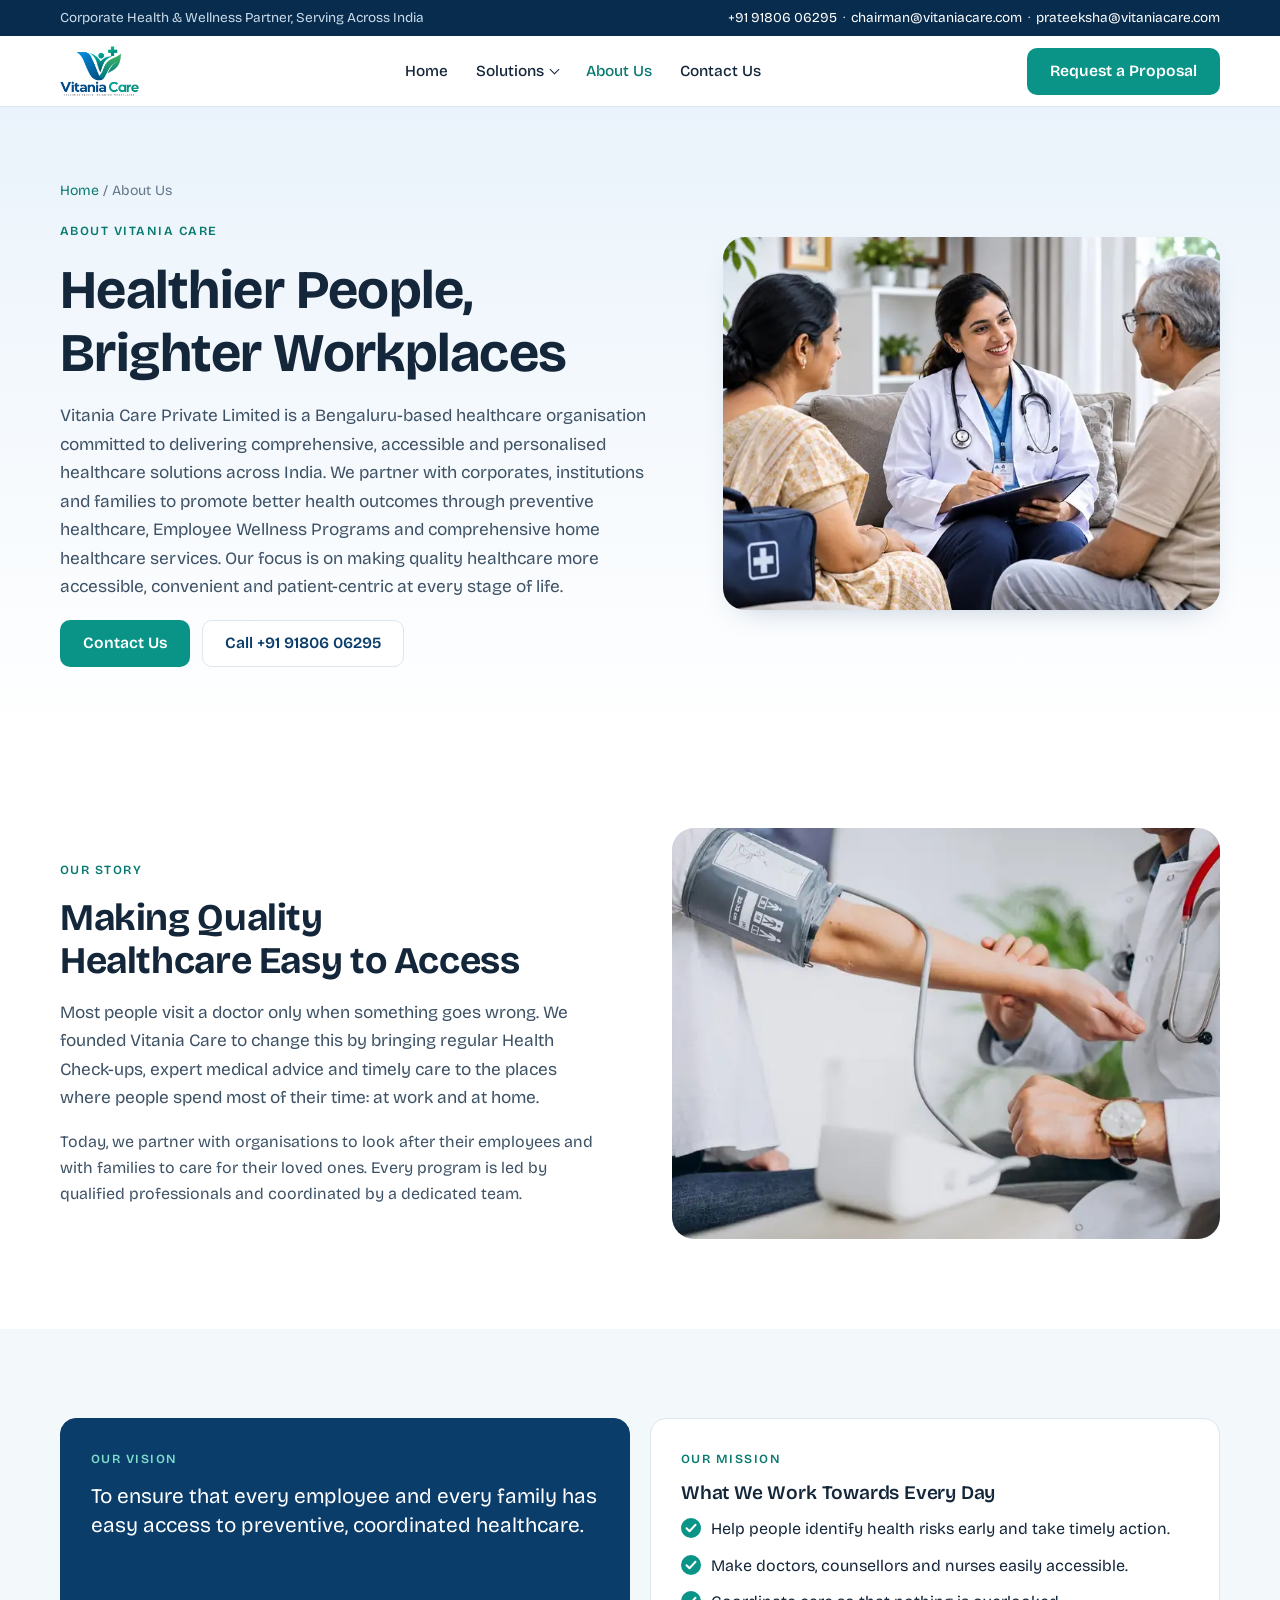
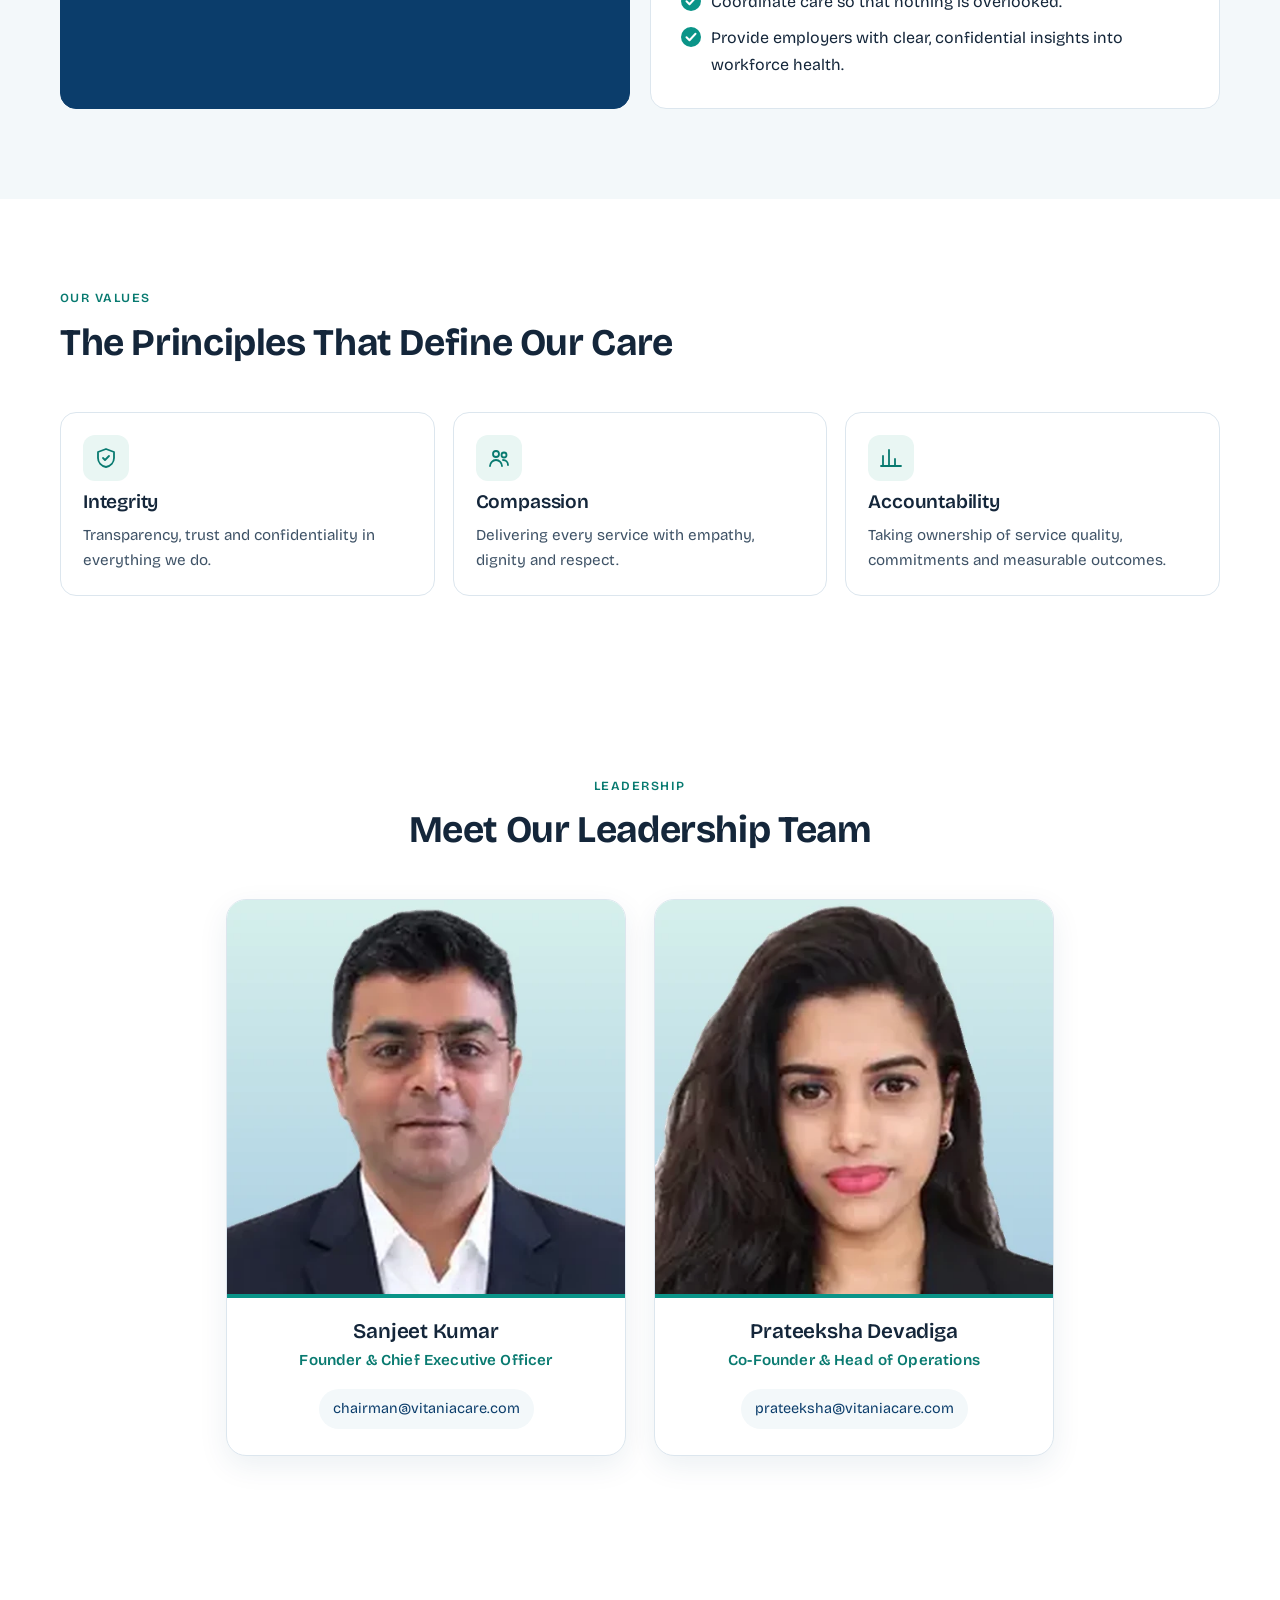
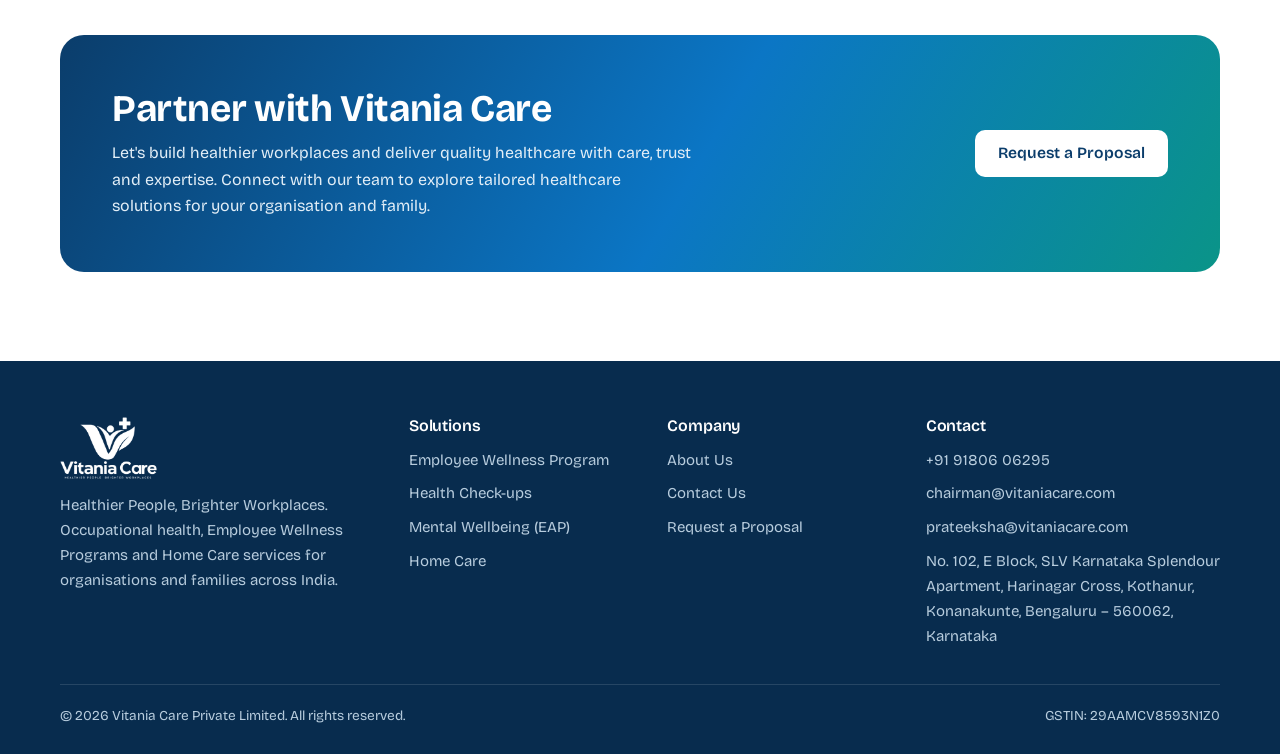
==== commit db866f19: "Leadership section: white background Co-Authored-By: Claude Opus 5.5 <noreply@anthropic.com> Claude-" ====
--- a/about.html
+++ b/about.html
@@ -60,7 +60,7 @@
   <div class="head"><span class="eyebrow">Our Values</span><h2>The Principles That Define Our Care</h2></div>
   <div class="features"><div class="feature"><div class="ico"><svg viewBox="0 0 24 24" fill="none" stroke="currentColor" stroke-width="1.8" stroke-linecap="round" stroke-linejoin="round" aria-hidden="true"><path d="M12 3l8 3v6c0 4.5-3.4 8-8 9-4.6-1-8-4.5-8-9V6l8-3z"/><path d="M9 12l2 2 4-4"/></svg></div><h3>Integrity</h3><p>Transparency, trust and confidentiality in everything we do.</p></div><div class="feature"><div class="ico"><svg viewBox="0 0 24 24" fill="none" stroke="currentColor" stroke-width="1.8" stroke-linecap="round" stroke-linejoin="round" aria-hidden="true"><circle cx="9" cy="8" r="3"/><path d="M3 20c0-3.3 2.7-6 6-6s6 2.7 6 6"/><circle cx="17" cy="9" r="2.5"/><path d="M16 14c2.8 0 5 2.2 5 5"/></svg></div><h3>Compassion</h3><p>Delivering every service with empathy, dignity and respect.</p></div><div class="feature"><div class="ico"><svg viewBox="0 0 24 24" fill="none" stroke="currentColor" stroke-width="1.8" stroke-linecap="round" stroke-linejoin="round" aria-hidden="true"><path d="M4 20V10M10 20V4M16 20v-7M22 20H2"/></svg></div><h3>Accountability</h3><p>Taking ownership of service quality, commitments and measurable outcomes.</p></div></div>
 </div></section>
-<section class="soft"><div class="wrap">
+<section style="background:#fff"><div class="wrap">
   <div class="head center"><span class="eyebrow">Leadership</span><h2>Meet Our Leadership Team</h2></div>
   <div class="team">
     <div class="person"><img src="assets/sanjeet-kumar.webp" alt="Sanjeet Kumar" width="192" height="192" loading="lazy"><h3>Sanjeet Kumar</h3><p class="role">Founder &amp; Chief Executive Officer</p><p class="meta">chairman@vitaniacare.com</p></div>
--- a/styles.css
+++ b/styles.css
@@ -176,11 +176,11 @@
 .faq details p{padding-bottom:18px;max-width:70ch}
 
 /* team */
-.team{display:grid;grid-template-columns:repeat(auto-fit,minmax(260px,360px));gap:28px;justify-content:center}
-.person{position:relative;background:#fff;border:1px solid var(--line);border-radius:20px;padding:0 28px 30px;display:grid;gap:4px;justify-items:center;text-align:center;overflow:hidden;box-shadow:0 10px 30px rgba(11,61,107,.08);transition:transform .25s,box-shadow .25s}
-.person::before{content:"";position:absolute;inset:0 0 auto 0;height:96px;background:linear-gradient(135deg,var(--navy),var(--teal))}
+.team{display:grid;grid-template-columns:repeat(auto-fit,minmax(280px,400px));gap:28px;justify-content:center}
+.person{position:relative;background:#fff;border:1px solid var(--line);border-radius:20px;padding:0 0 26px;display:grid;gap:4px;justify-items:center;text-align:center;overflow:hidden;box-shadow:0 10px 30px rgba(11,61,107,.08);transition:transform .25s,box-shadow .25s}
 .person:hover{transform:translateY(-4px);box-shadow:0 18px 40px rgba(11,61,107,.14)}
-.person img{position:relative;width:150px;height:150px;border-radius:50%;object-fit:cover;margin:26px 0 14px;border:5px solid #fff;box-shadow:0 8px 22px rgba(11,61,107,.18);background:var(--soft)}
+.person img{display:block;width:100%;height:auto;aspect-ratio:1/1;object-fit:cover;object-position:center top;margin:0 0 18px;border-bottom:4px solid var(--teal);background:var(--soft)}
+.person h3,.person p{padding:0 22px}
 .person h3{font-size:1.3rem}
 .person .role{color:var(--teal-ink);font-weight:600;font-size:.95rem;letter-spacing:.01em}
 .person .meta{margin-top:12px;font-size:.9rem;color:var(--navy);background:var(--soft);padding:8px 14px;border-radius:999px;overflow-wrap:anywhere}
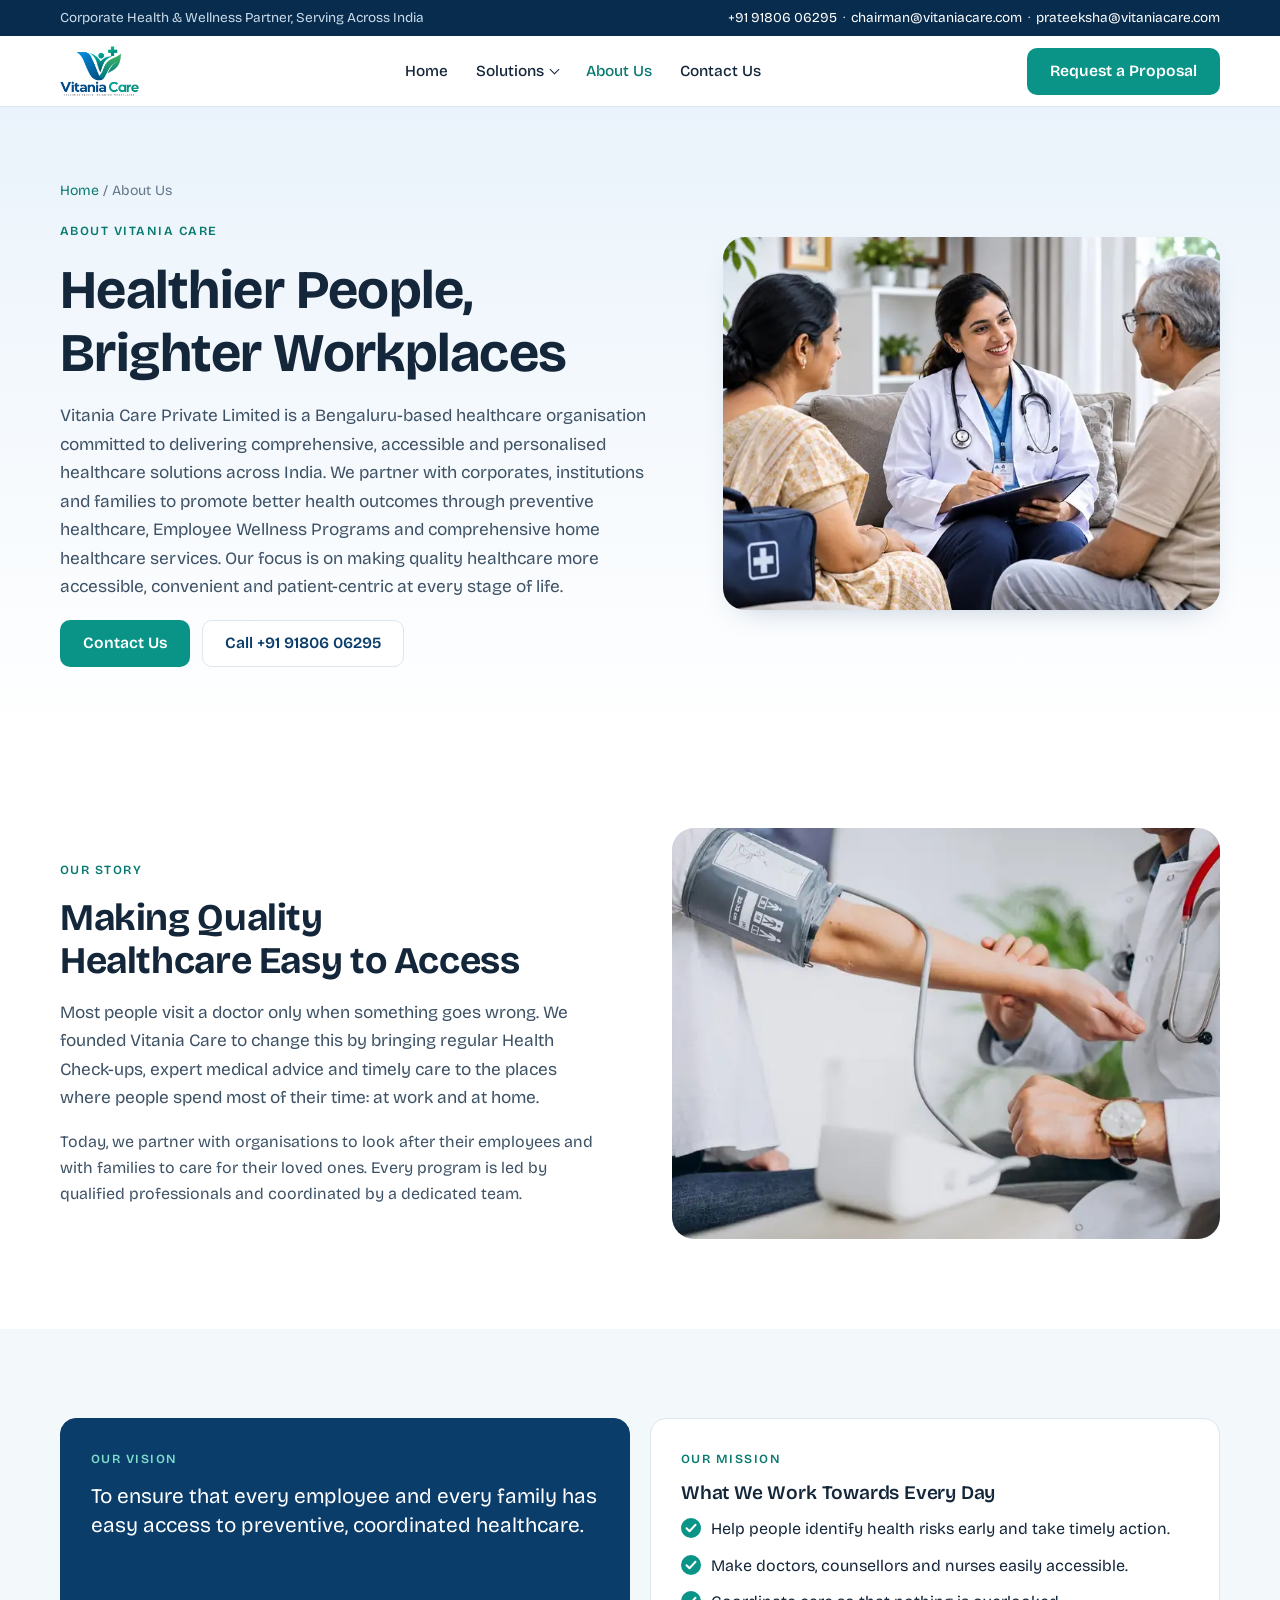
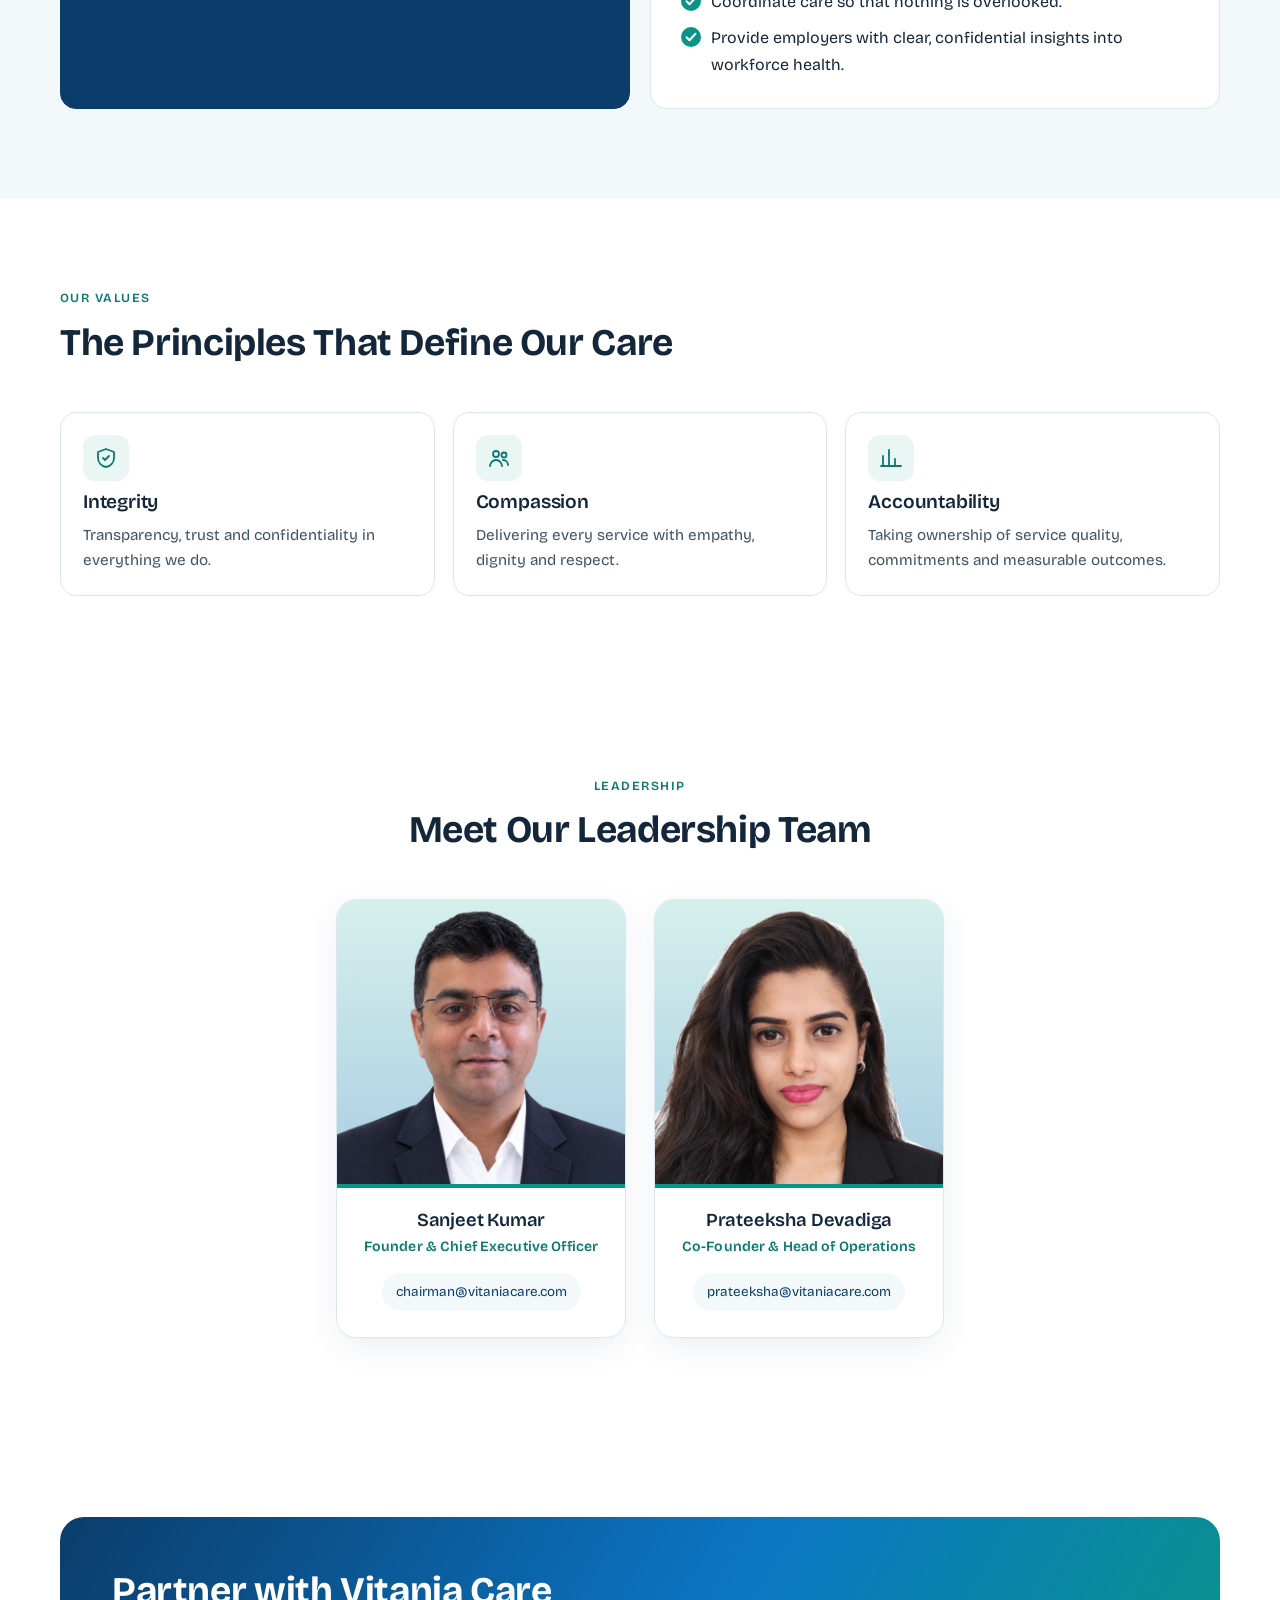
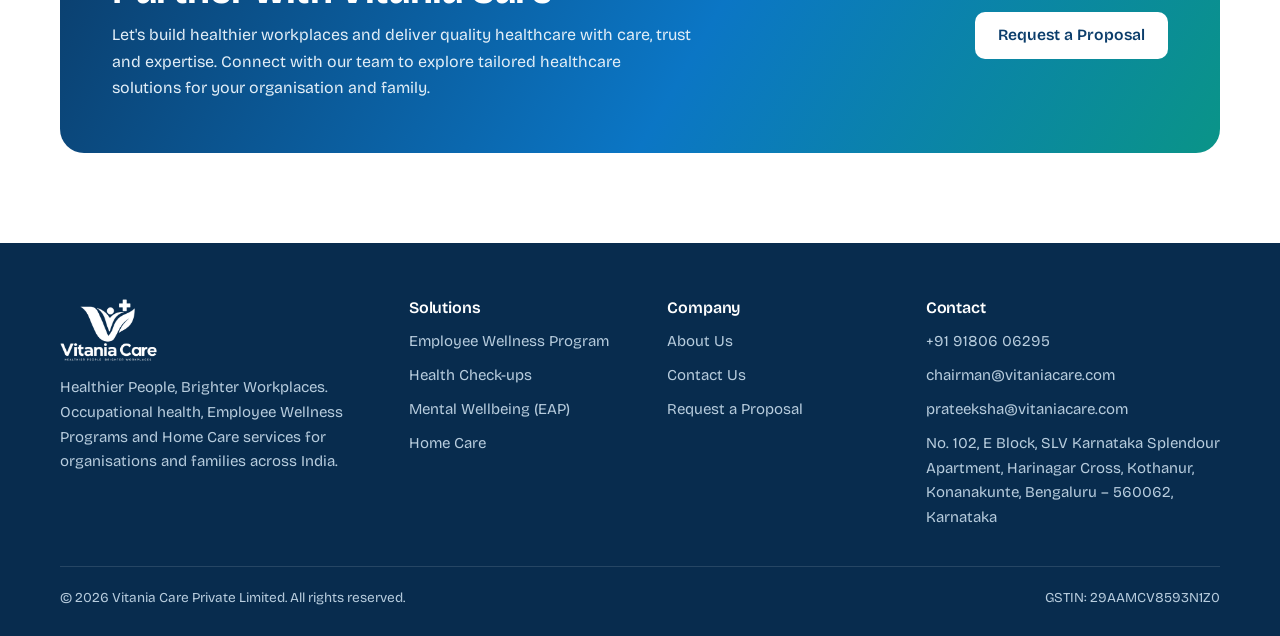
==== commit 6aa1be32: "New HD leadership photos, smaller cards Co-Authored-By: Claude Opus 5.5 <noreply@anthropic.com> Clau" ====
--- a/about.html
+++ b/about.html
@@ -63,8 +63,8 @@
 <section style="background:#fff"><div class="wrap">
   <div class="head center"><span class="eyebrow">Leadership</span><h2>Meet Our Leadership Team</h2></div>
   <div class="team">
-    <div class="person"><img src="assets/sanjeet-kumar.webp" alt="Sanjeet Kumar" width="192" height="192" loading="lazy"><h3>Sanjeet Kumar</h3><p class="role">Founder &amp; Chief Executive Officer</p><p class="meta">chairman@vitaniacare.com</p></div>
-    <div class="person"><img src="assets/prateeksha-devadiga.webp" alt="Prateeksha Devadiga" width="192" height="192" loading="lazy"><h3>Prateeksha Devadiga</h3><p class="role">Co-Founder &amp; Head of Operations</p><p class="meta">prateeksha@vitaniacare.com</p></div>
+    <div class="person"><img src="assets/sanjeet-kumar.webp" alt="Sanjeet Kumar" width="600" height="600" loading="lazy"><h3>Sanjeet Kumar</h3><p class="role">Founder &amp; Chief Executive Officer</p><p class="meta">chairman@vitaniacare.com</p></div>
+    <div class="person"><img src="assets/prateeksha-devadiga.webp" alt="Prateeksha Devadiga" width="600" height="600" loading="lazy"><h3>Prateeksha Devadiga</h3><p class="role">Co-Founder &amp; Head of Operations</p><p class="meta">prateeksha@vitaniacare.com</p></div>
   </div>
 </div></section>
 <section><div class="wrap"><div class="cta"><div><h2>Partner with Vitania Care</h2><p>Let's build healthier workplaces and deliver quality healthcare with care, trust and expertise. Connect with our team to explore tailored healthcare solutions for your organisation and family.</p></div>
--- a/styles.css
+++ b/styles.css
@@ -176,14 +176,14 @@
 .faq details p{padding-bottom:18px;max-width:70ch}
 
 /* team */
-.team{display:grid;grid-template-columns:repeat(auto-fit,minmax(280px,400px));gap:28px;justify-content:center}
+.team{display:grid;grid-template-columns:repeat(auto-fit,minmax(240px,290px));gap:28px;justify-content:center}
 .person{position:relative;background:#fff;border:1px solid var(--line);border-radius:20px;padding:0 0 26px;display:grid;gap:4px;justify-items:center;text-align:center;overflow:hidden;box-shadow:0 10px 30px rgba(11,61,107,.08);transition:transform .25s,box-shadow .25s}
 .person:hover{transform:translateY(-4px);box-shadow:0 18px 40px rgba(11,61,107,.14)}
 .person img{display:block;width:100%;height:auto;aspect-ratio:1/1;object-fit:cover;object-position:center top;margin:0 0 18px;border-bottom:4px solid var(--teal);background:var(--soft)}
 .person h3,.person p{padding:0 22px}
-.person h3{font-size:1.3rem}
-.person .role{color:var(--teal-ink);font-weight:600;font-size:.95rem;letter-spacing:.01em}
-.person .meta{margin-top:12px;font-size:.9rem;color:var(--navy);background:var(--soft);padding:8px 14px;border-radius:999px;overflow-wrap:anywhere}
+.person h3{font-size:1.15rem}
+.person .role{color:var(--teal-ink);font-weight:600;font-size:.88rem;letter-spacing:.01em}
+.person .meta{margin-top:10px;font-size:.84rem;color:var(--navy);background:var(--soft);padding:8px 14px;border-radius:999px;overflow-wrap:anywhere}
 
 /* values */
 .vm{display:grid;grid-template-columns:1fr 1fr;gap:20px}
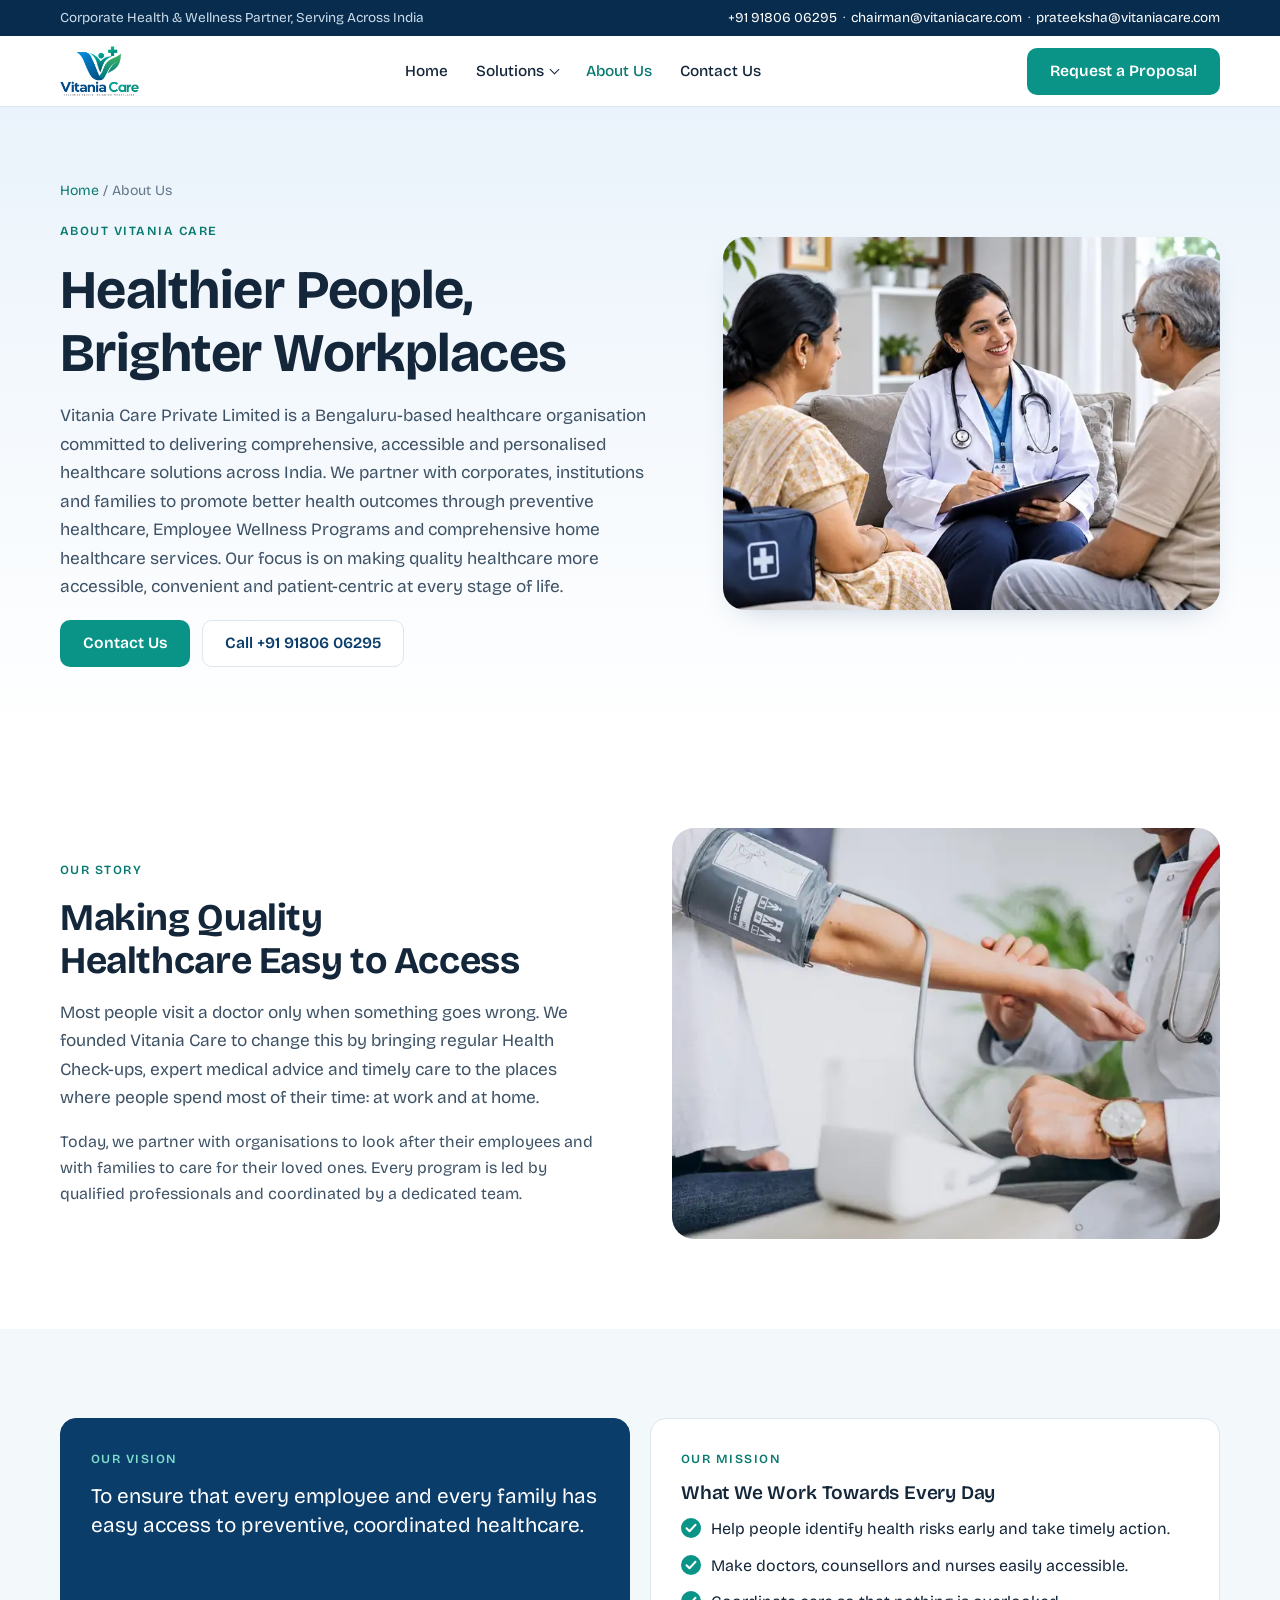
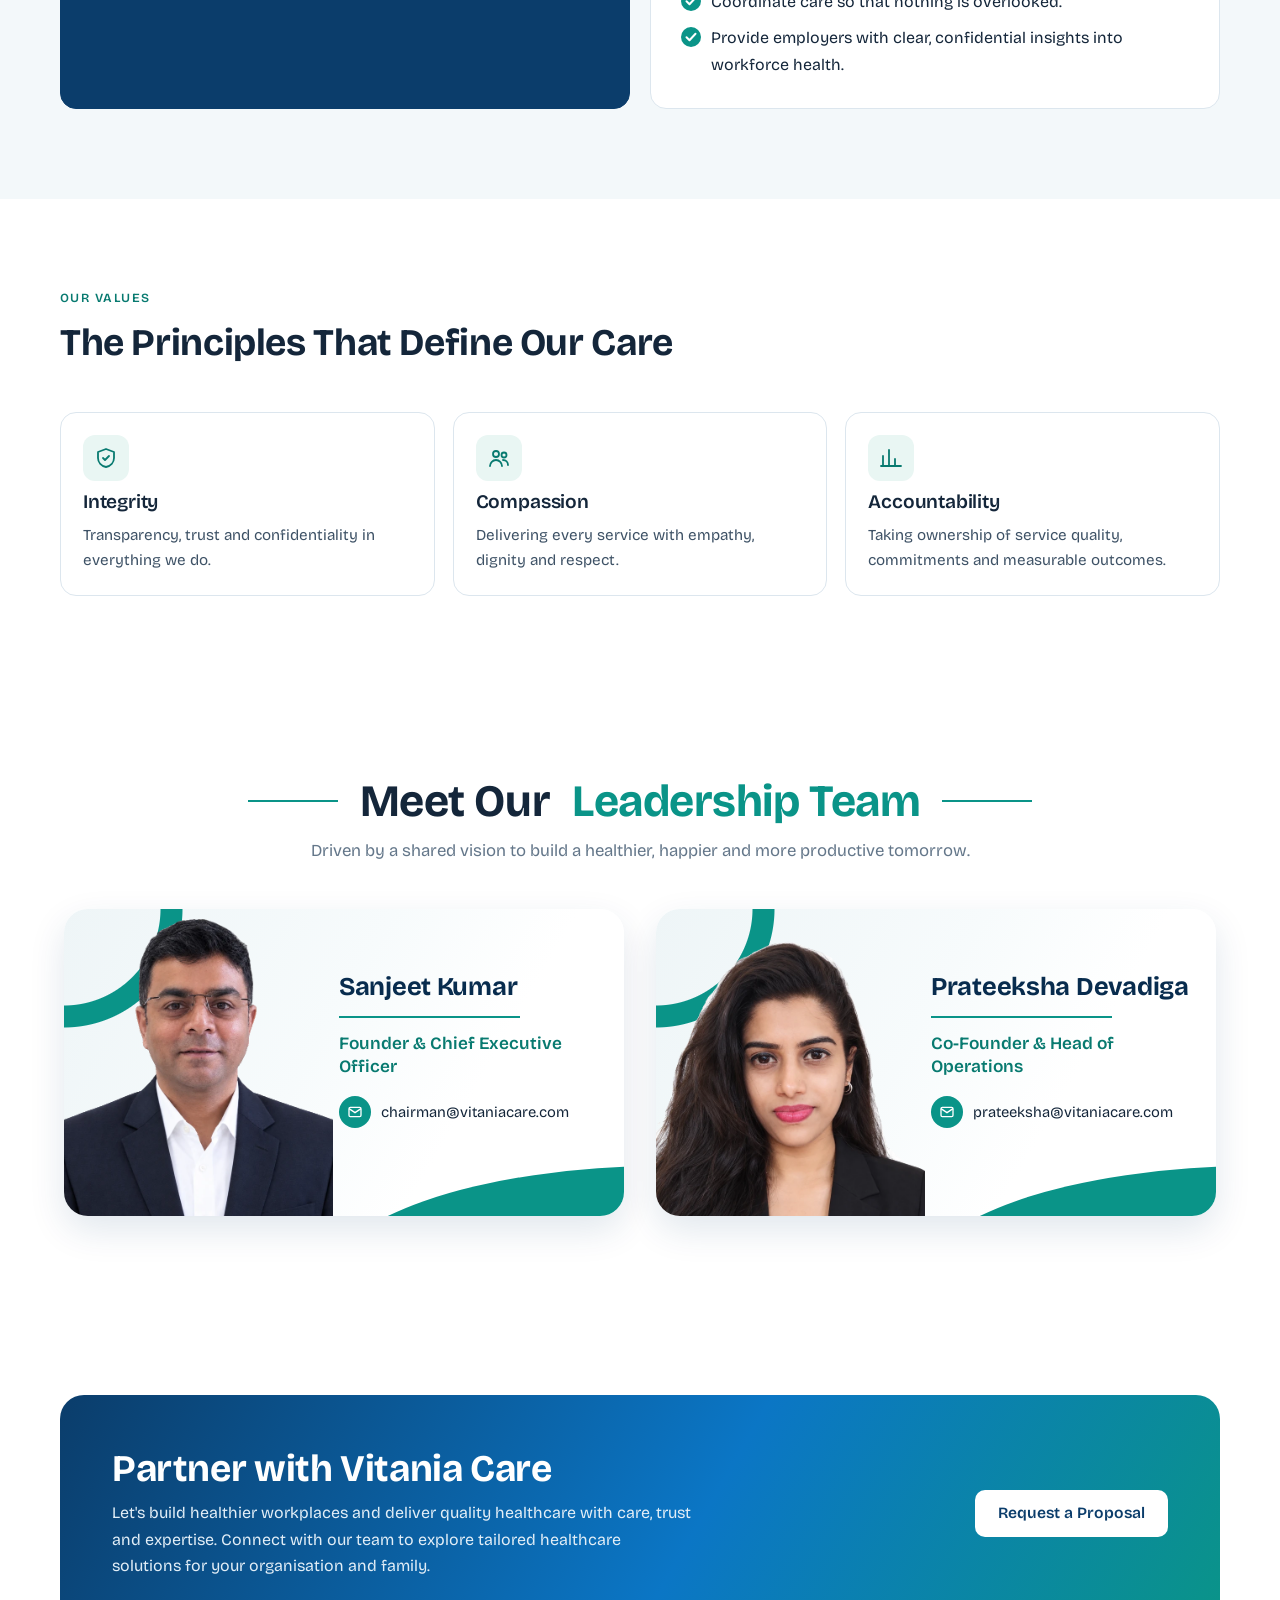
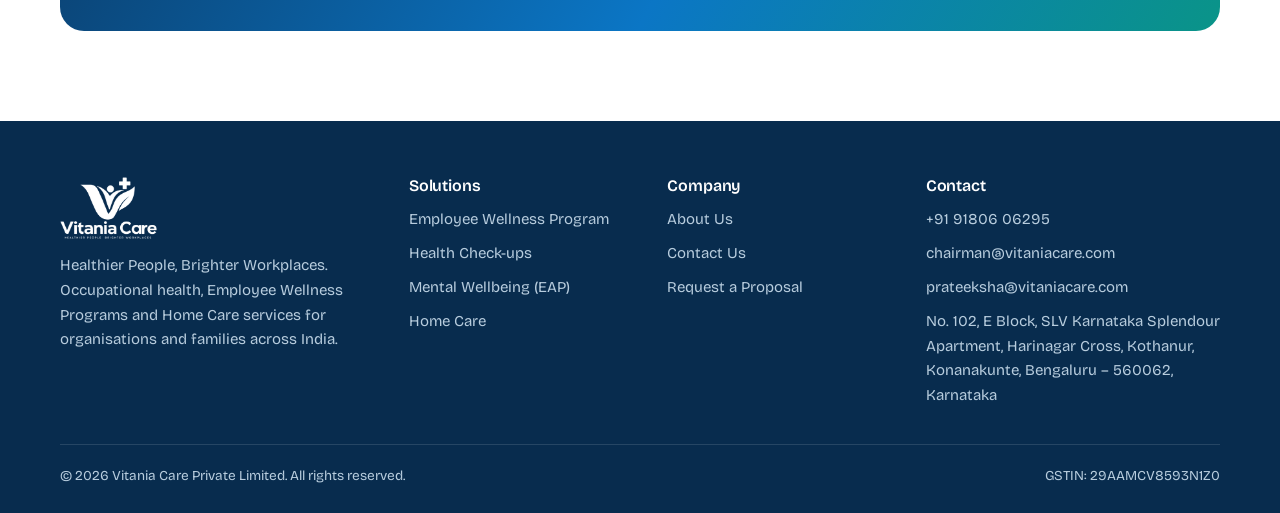
==== commit 6d5766b5: "Leadership section: horizontal cards matching client reference design Co-Authored-By: Claude Opus 5." ====
--- a/about.html
+++ b/about.html
@@ -61,10 +61,10 @@
   <div class="features"><div class="feature"><div class="ico"><svg viewBox="0 0 24 24" fill="none" stroke="currentColor" stroke-width="1.8" stroke-linecap="round" stroke-linejoin="round" aria-hidden="true"><path d="M12 3l8 3v6c0 4.5-3.4 8-8 9-4.6-1-8-4.5-8-9V6l8-3z"/><path d="M9 12l2 2 4-4"/></svg></div><h3>Integrity</h3><p>Transparency, trust and confidentiality in everything we do.</p></div><div class="feature"><div class="ico"><svg viewBox="0 0 24 24" fill="none" stroke="currentColor" stroke-width="1.8" stroke-linecap="round" stroke-linejoin="round" aria-hidden="true"><circle cx="9" cy="8" r="3"/><path d="M3 20c0-3.3 2.7-6 6-6s6 2.7 6 6"/><circle cx="17" cy="9" r="2.5"/><path d="M16 14c2.8 0 5 2.2 5 5"/></svg></div><h3>Compassion</h3><p>Delivering every service with empathy, dignity and respect.</p></div><div class="feature"><div class="ico"><svg viewBox="0 0 24 24" fill="none" stroke="currentColor" stroke-width="1.8" stroke-linecap="round" stroke-linejoin="round" aria-hidden="true"><path d="M4 20V10M10 20V4M16 20v-7M22 20H2"/></svg></div><h3>Accountability</h3><p>Taking ownership of service quality, commitments and measurable outcomes.</p></div></div>
 </div></section>
 <section style="background:#fff"><div class="wrap">
-  <div class="head center"><span class="eyebrow">Leadership</span><h2>Meet Our Leadership Team</h2></div>
-  <div class="team">
-    <div class="person"><img src="assets/sanjeet-kumar.webp" alt="Sanjeet Kumar" width="600" height="600" loading="lazy"><h3>Sanjeet Kumar</h3><p class="role">Founder &amp; Chief Executive Officer</p><p class="meta">chairman@vitaniacare.com</p></div>
-    <div class="person"><img src="assets/prateeksha-devadiga.webp" alt="Prateeksha Devadiga" width="600" height="600" loading="lazy"><h3>Prateeksha Devadiga</h3><p class="role">Co-Founder &amp; Head of Operations</p><p class="meta">prateeksha@vitaniacare.com</p></div>
+  <div class="lead-head"><h2><span class="ln"></span>Meet Our <em>Leadership Team</em><span class="ln"></span></h2><p>Driven by a shared vision to build a healthier, happier and more productive tomorrow.</p></div>
+  <div class="leads">
+    <div class="lead"><div class="lead-photo"><img src="assets/sanjeet-kumar-cut.webp" alt="Sanjeet Kumar" loading="lazy"></div><div class="lead-info"><h3>Sanjeet Kumar</h3><span class="lead-line"></span><p class="role">Founder &amp; Chief Executive Officer</p><a class="lead-mail" href="mailto:chairman@vitaniacare.com"><i><svg viewBox="0 0 24 24" width="16" height="16" fill="none" stroke="#fff" stroke-width="2"><rect x="3" y="5" width="18" height="14" rx="2"/><path d="m3 7 9 6 9-6"/></svg></i>chairman@vitaniacare.com</a></div></div>
+    <div class="lead"><div class="lead-photo"><img src="assets/prateeksha-devadiga-cut.webp" alt="Prateeksha Devadiga" loading="lazy"></div><div class="lead-info"><h3>Prateeksha Devadiga</h3><span class="lead-line"></span><p class="role">Co-Founder &amp; Head of Operations</p><a class="lead-mail" href="mailto:prateeksha@vitaniacare.com"><i><svg viewBox="0 0 24 24" width="16" height="16" fill="none" stroke="#fff" stroke-width="2"><rect x="3" y="5" width="18" height="14" rx="2"/><path d="m3 7 9 6 9-6"/></svg></i>prateeksha@vitaniacare.com</a></div></div>
   </div>
 </div></section>
 <section><div class="wrap"><div class="cta"><div><h2>Partner with Vitania Care</h2><p>Let's build healthier workplaces and deliver quality healthcare with care, trust and expertise. Connect with our team to explore tailored healthcare solutions for your organisation and family.</p></div>
--- a/styles.css
+++ b/styles.css
@@ -279,3 +279,21 @@
 /* Card without a photo: soft brand panel with a large icon */
 .card-art{aspect-ratio:16/10;display:grid;place-items:center;background:linear-gradient(135deg,#E4F4F1 0%,#DDEBF6 100%);color:var(--teal)}
 .card-art svg{width:84px;height:84px;padding:22px;box-sizing:content-box;border-radius:50%;background:#fff;box-shadow:0 10px 30px rgba(11,61,107,.10);stroke-width:1.5}
+
+.lead-head{text-align:center;margin-bottom:44px}
+.lead-head h2{display:flex;align-items:center;justify-content:center;gap:22px;font-size:clamp(1.8rem,3.6vw,2.8rem)}
+.lead-head h2 em{font-style:normal;color:var(--teal)}
+.lead-head .ln{width:90px;height:2px;background:var(--teal);flex:none}
+.lead-head p{color:var(--muted);margin-top:10px;font-size:1.05rem}
+.leads{display:grid;grid-template-columns:repeat(auto-fit,minmax(min(100%,480px),560px));gap:32px;justify-content:center}
+.lead{position:relative;display:grid;grid-template-columns:48% 1fr;align-items:center;min-height:300px;background:radial-gradient(circle at 0 0,transparent 0 96px,var(--teal) 97px 118px,transparent 119px),linear-gradient(120deg,#EEF5F7 0%,#F7FBFC 45%,#fff 70%);border-radius:24px;overflow:hidden;box-shadow:0 14px 36px rgba(11,61,107,.12)}
+.lead::after{content:"";position:absolute;right:-40px;bottom:-70px;width:340px;height:120px;background:var(--teal);border-radius:100% 0 0 0/100% 0 0 0;z-index:0}
+.lead-photo{position:relative;z-index:1;align-self:end;height:100%;display:flex;align-items:flex-end;justify-content:center}
+.lead-photo img{width:100%;max-height:320px;object-fit:contain;object-position:bottom;display:block}
+.lead-info{position:relative;z-index:1;padding:28px 26px 52px 6px;text-align:left}
+.lead-info h3{font-size:1.6rem;line-height:1.15;color:var(--navy-2,#0B2545);font-weight:700}
+.lead-line{display:block;width:70%;height:2px;background:var(--teal);margin:14px 0}
+.lead-info .role{color:var(--teal-ink);font-weight:600;font-size:1.08rem;line-height:1.35}
+.lead-mail{display:flex;align-items:center;gap:10px;margin-top:18px;color:var(--ink,#1b2b3a);font-size:.92rem;text-decoration:none;overflow-wrap:anywhere}
+.lead-mail i{flex:none;width:32px;height:32px;border-radius:50%;background:var(--teal);display:grid;place-items:center}
+@media(max-width:560px){.lead{grid-template-columns:44% 1fr;min-height:240px}.lead-info h3{font-size:1.25rem}.lead-info .role{font-size:.92rem}.lead-mail{font-size:.78rem;gap:6px}.lead-mail i{width:26px;height:26px}.lead-head .ln{display:none}.lead-head h2{display:block}.lead::after{width:220px}}
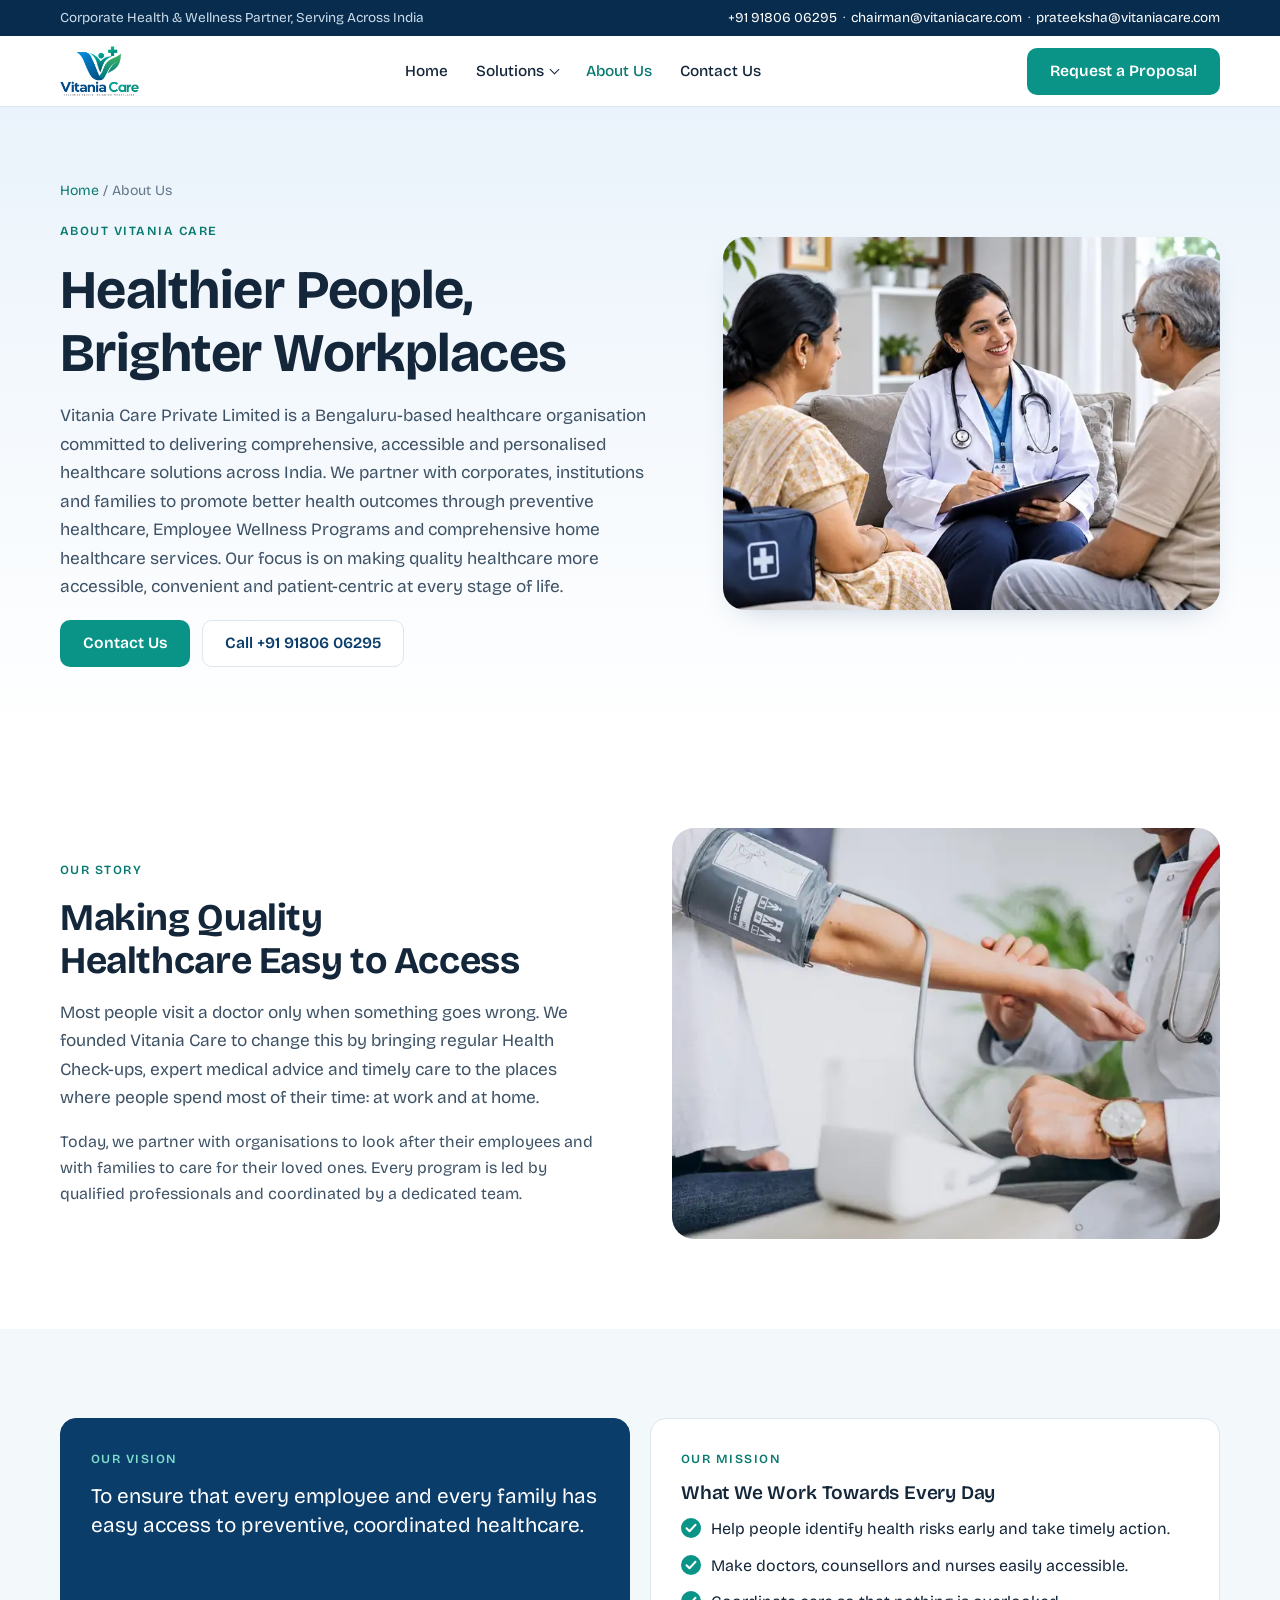
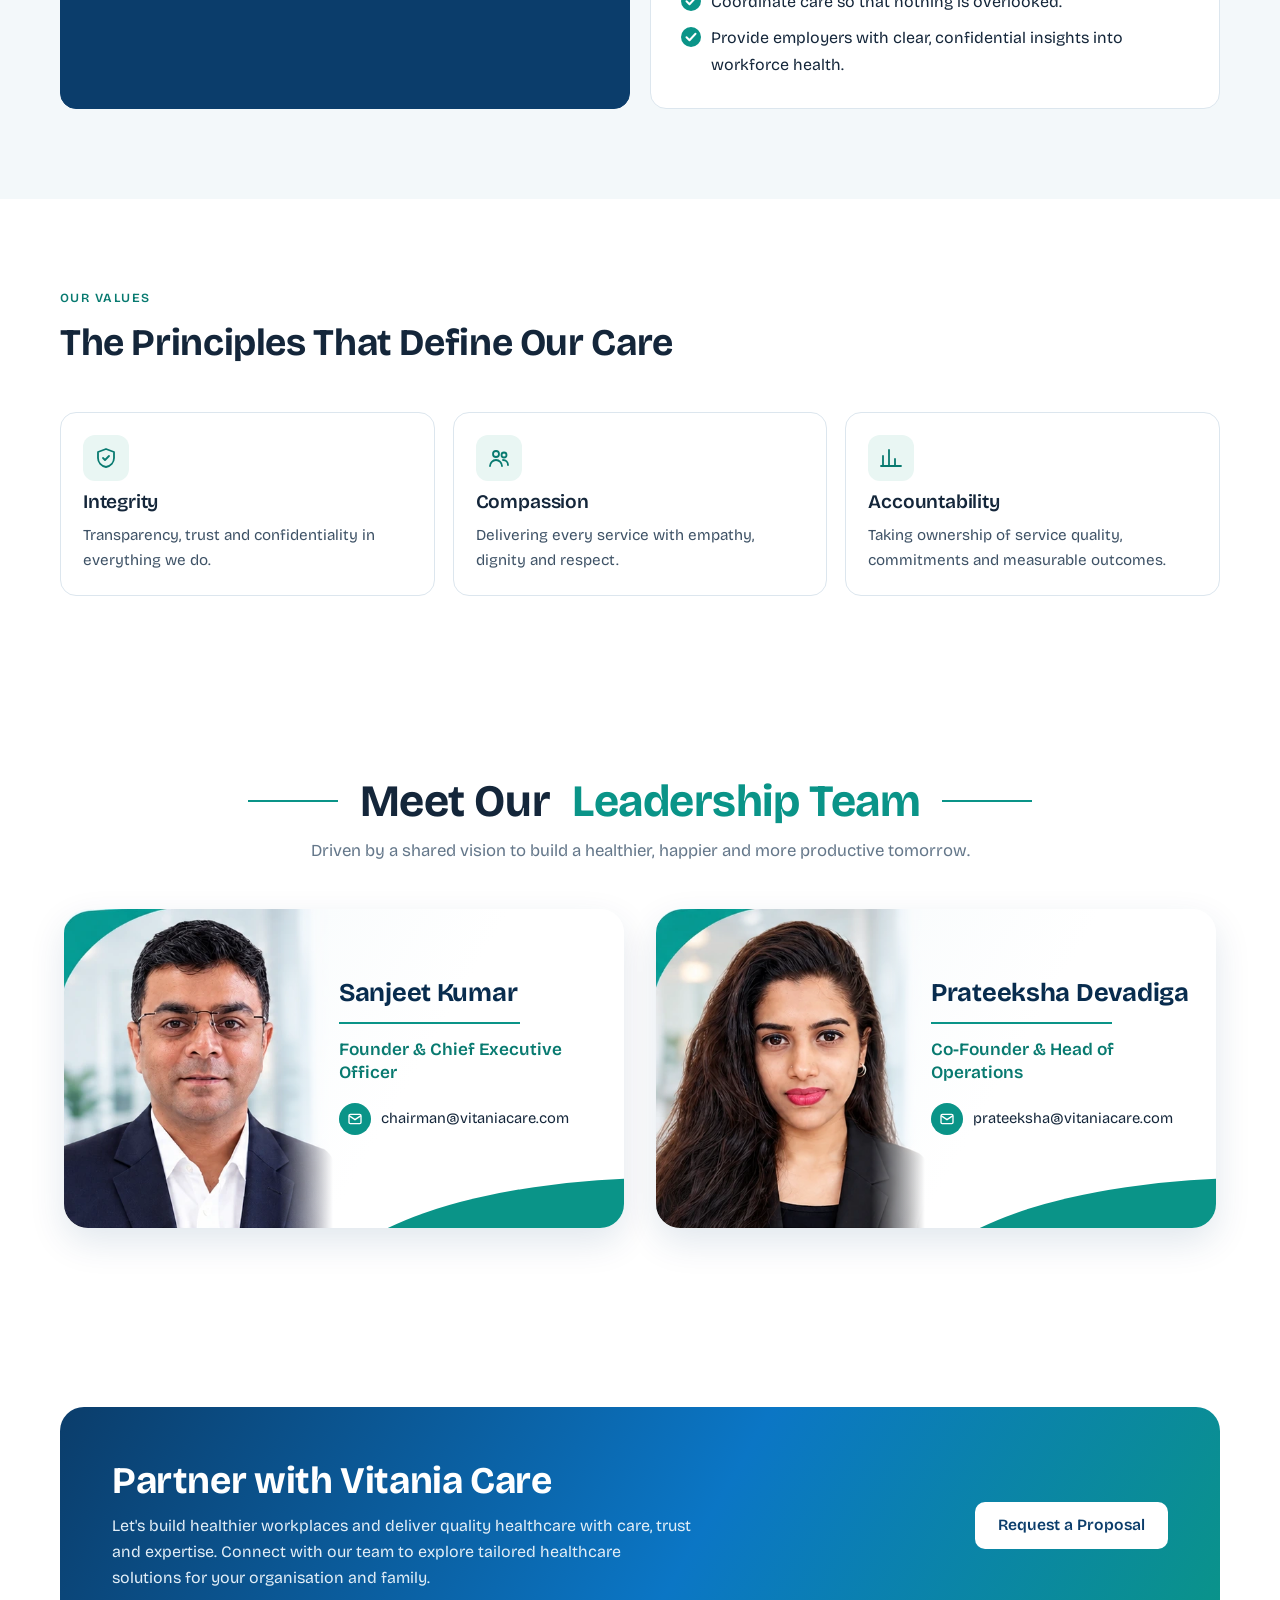
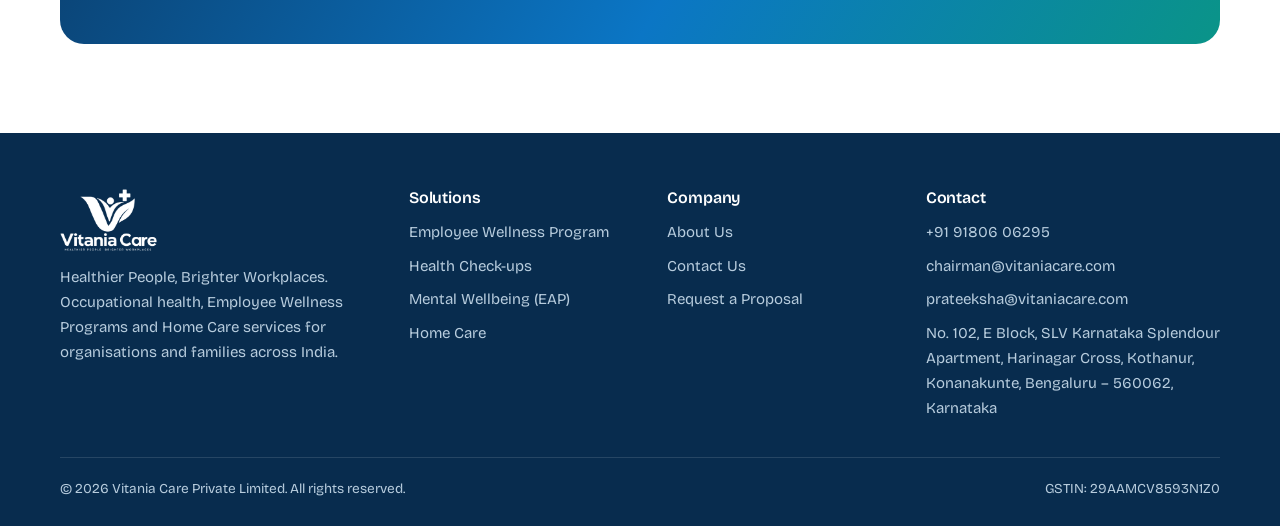
==== commit fa5898a2: "Leadership photos: use client-approved images exactly as provided Co-Authored-By: Claude Opus 5.5 <n" ====
--- a/about.html
+++ b/about.html
@@ -63,8 +63,8 @@
 <section style="background:#fff"><div class="wrap">
   <div class="lead-head"><h2><span class="ln"></span>Meet Our <em>Leadership Team</em><span class="ln"></span></h2><p>Driven by a shared vision to build a healthier, happier and more productive tomorrow.</p></div>
   <div class="leads">
-    <div class="lead"><div class="lead-photo"><img src="assets/sanjeet-kumar-cut.webp" alt="Sanjeet Kumar" loading="lazy"></div><div class="lead-info"><h3>Sanjeet Kumar</h3><span class="lead-line"></span><p class="role">Founder &amp; Chief Executive Officer</p><a class="lead-mail" href="mailto:chairman@vitaniacare.com"><i><svg viewBox="0 0 24 24" width="16" height="16" fill="none" stroke="#fff" stroke-width="2"><rect x="3" y="5" width="18" height="14" rx="2"/><path d="m3 7 9 6 9-6"/></svg></i>chairman@vitaniacare.com</a></div></div>
-    <div class="lead"><div class="lead-photo"><img src="assets/prateeksha-devadiga-cut.webp" alt="Prateeksha Devadiga" loading="lazy"></div><div class="lead-info"><h3>Prateeksha Devadiga</h3><span class="lead-line"></span><p class="role">Co-Founder &amp; Head of Operations</p><a class="lead-mail" href="mailto:prateeksha@vitaniacare.com"><i><svg viewBox="0 0 24 24" width="16" height="16" fill="none" stroke="#fff" stroke-width="2"><rect x="3" y="5" width="18" height="14" rx="2"/><path d="m3 7 9 6 9-6"/></svg></i>prateeksha@vitaniacare.com</a></div></div>
+    <div class="lead"><div class="lead-photo"><img src="assets/sanjeet-kumar-ref.webp" alt="Sanjeet Kumar" loading="lazy"></div><div class="lead-info"><h3>Sanjeet Kumar</h3><span class="lead-line"></span><p class="role">Founder &amp; Chief Executive Officer</p><a class="lead-mail" href="mailto:chairman@vitaniacare.com"><i><svg viewBox="0 0 24 24" width="16" height="16" fill="none" stroke="#fff" stroke-width="2"><rect x="3" y="5" width="18" height="14" rx="2"/><path d="m3 7 9 6 9-6"/></svg></i><span>chairman<wbr>@vitaniacare.com</span></a></div></div>
+    <div class="lead"><div class="lead-photo"><img src="assets/prateeksha-devadiga-ref.webp" alt="Prateeksha Devadiga" loading="lazy"></div><div class="lead-info"><h3>Prateeksha Devadiga</h3><span class="lead-line"></span><p class="role">Co-Founder &amp; Head of Operations</p><a class="lead-mail" href="mailto:prateeksha@vitaniacare.com"><i><svg viewBox="0 0 24 24" width="16" height="16" fill="none" stroke="#fff" stroke-width="2"><rect x="3" y="5" width="18" height="14" rx="2"/><path d="m3 7 9 6 9-6"/></svg></i><span>prateeksha<wbr>@vitaniacare.com</span></a></div></div>
   </div>
 </div></section>
 <section><div class="wrap"><div class="cta"><div><h2>Partner with Vitania Care</h2><p>Let's build healthier workplaces and deliver quality healthcare with care, trust and expertise. Connect with our team to explore tailored healthcare solutions for your organisation and family.</p></div>
--- a/styles.css
+++ b/styles.css
@@ -286,14 +286,14 @@
 .lead-head .ln{width:90px;height:2px;background:var(--teal);flex:none}
 .lead-head p{color:var(--muted);margin-top:10px;font-size:1.05rem}
 .leads{display:grid;grid-template-columns:repeat(auto-fit,minmax(min(100%,480px),560px));gap:32px;justify-content:center}
-.lead{position:relative;display:grid;grid-template-columns:48% 1fr;align-items:center;min-height:300px;background:radial-gradient(circle at 0 0,transparent 0 96px,var(--teal) 97px 118px,transparent 119px),linear-gradient(120deg,#EEF5F7 0%,#F7FBFC 45%,#fff 70%);border-radius:24px;overflow:hidden;box-shadow:0 14px 36px rgba(11,61,107,.12)}
+.lead{position:relative;display:grid;grid-template-columns:48% 1fr;align-items:center;min-height:300px;background:linear-gradient(120deg,#F3F8FA 0%,#fff 60%);border-radius:24px;overflow:hidden;box-shadow:0 14px 36px rgba(11,61,107,.12)}
 .lead::after{content:"";position:absolute;right:-40px;bottom:-70px;width:340px;height:120px;background:var(--teal);border-radius:100% 0 0 0/100% 0 0 0;z-index:0}
-.lead-photo{position:relative;z-index:1;align-self:end;height:100%;display:flex;align-items:flex-end;justify-content:center}
-.lead-photo img{width:100%;max-height:320px;object-fit:contain;object-position:bottom;display:block}
+.lead-photo{position:relative;z-index:1;align-self:stretch;height:100%;display:flex}
+.lead-photo img{width:100%;height:100%;object-fit:cover;object-position:left top;display:block;-webkit-mask-image:linear-gradient(90deg,#000 80%,transparent);mask-image:linear-gradient(90deg,#000 80%,transparent)}
 .lead-info{position:relative;z-index:1;padding:28px 26px 52px 6px;text-align:left}
 .lead-info h3{font-size:1.6rem;line-height:1.15;color:var(--navy-2,#0B2545);font-weight:700}
 .lead-line{display:block;width:70%;height:2px;background:var(--teal);margin:14px 0}
 .lead-info .role{color:var(--teal-ink);font-weight:600;font-size:1.08rem;line-height:1.35}
 .lead-mail{display:flex;align-items:center;gap:10px;margin-top:18px;color:var(--ink,#1b2b3a);font-size:.92rem;text-decoration:none;overflow-wrap:anywhere}
 .lead-mail i{flex:none;width:32px;height:32px;border-radius:50%;background:var(--teal);display:grid;place-items:center}
-@media(max-width:560px){.lead{grid-template-columns:44% 1fr;min-height:240px}.lead-info h3{font-size:1.25rem}.lead-info .role{font-size:.92rem}.lead-mail{font-size:.78rem;gap:6px}.lead-mail i{width:26px;height:26px}.lead-head .ln{display:none}.lead-head h2{display:block}.lead::after{width:220px}}
+@media(max-width:560px){.lead-head .ln{display:none}.lead-head h2{display:block}.lead{grid-template-columns:42% 1fr;min-height:0;height:190px;align-items:stretch}.lead-photo{align-self:stretch;height:190px;padding-top:0;overflow:hidden}.lead-photo img{width:100%;height:100%;max-height:none;object-fit:cover;object-position:left top}.lead-info{align-self:center;padding:8px 12px 22px 4px;background:none}.lead-info h3{font-size:1.05rem}.lead-line{width:80%;margin:7px 0}.lead-info .role{font-size:.8rem}.lead-mail{font-size:.7rem;gap:6px;margin-top:8px;overflow-wrap:normal;word-break:normal;white-space:normal;line-height:1.3}.lead-mail i{width:24px;height:24px}.lead-mail i svg{width:12px;height:12px}.lead::after{width:160px;height:60px;bottom:-38px}}
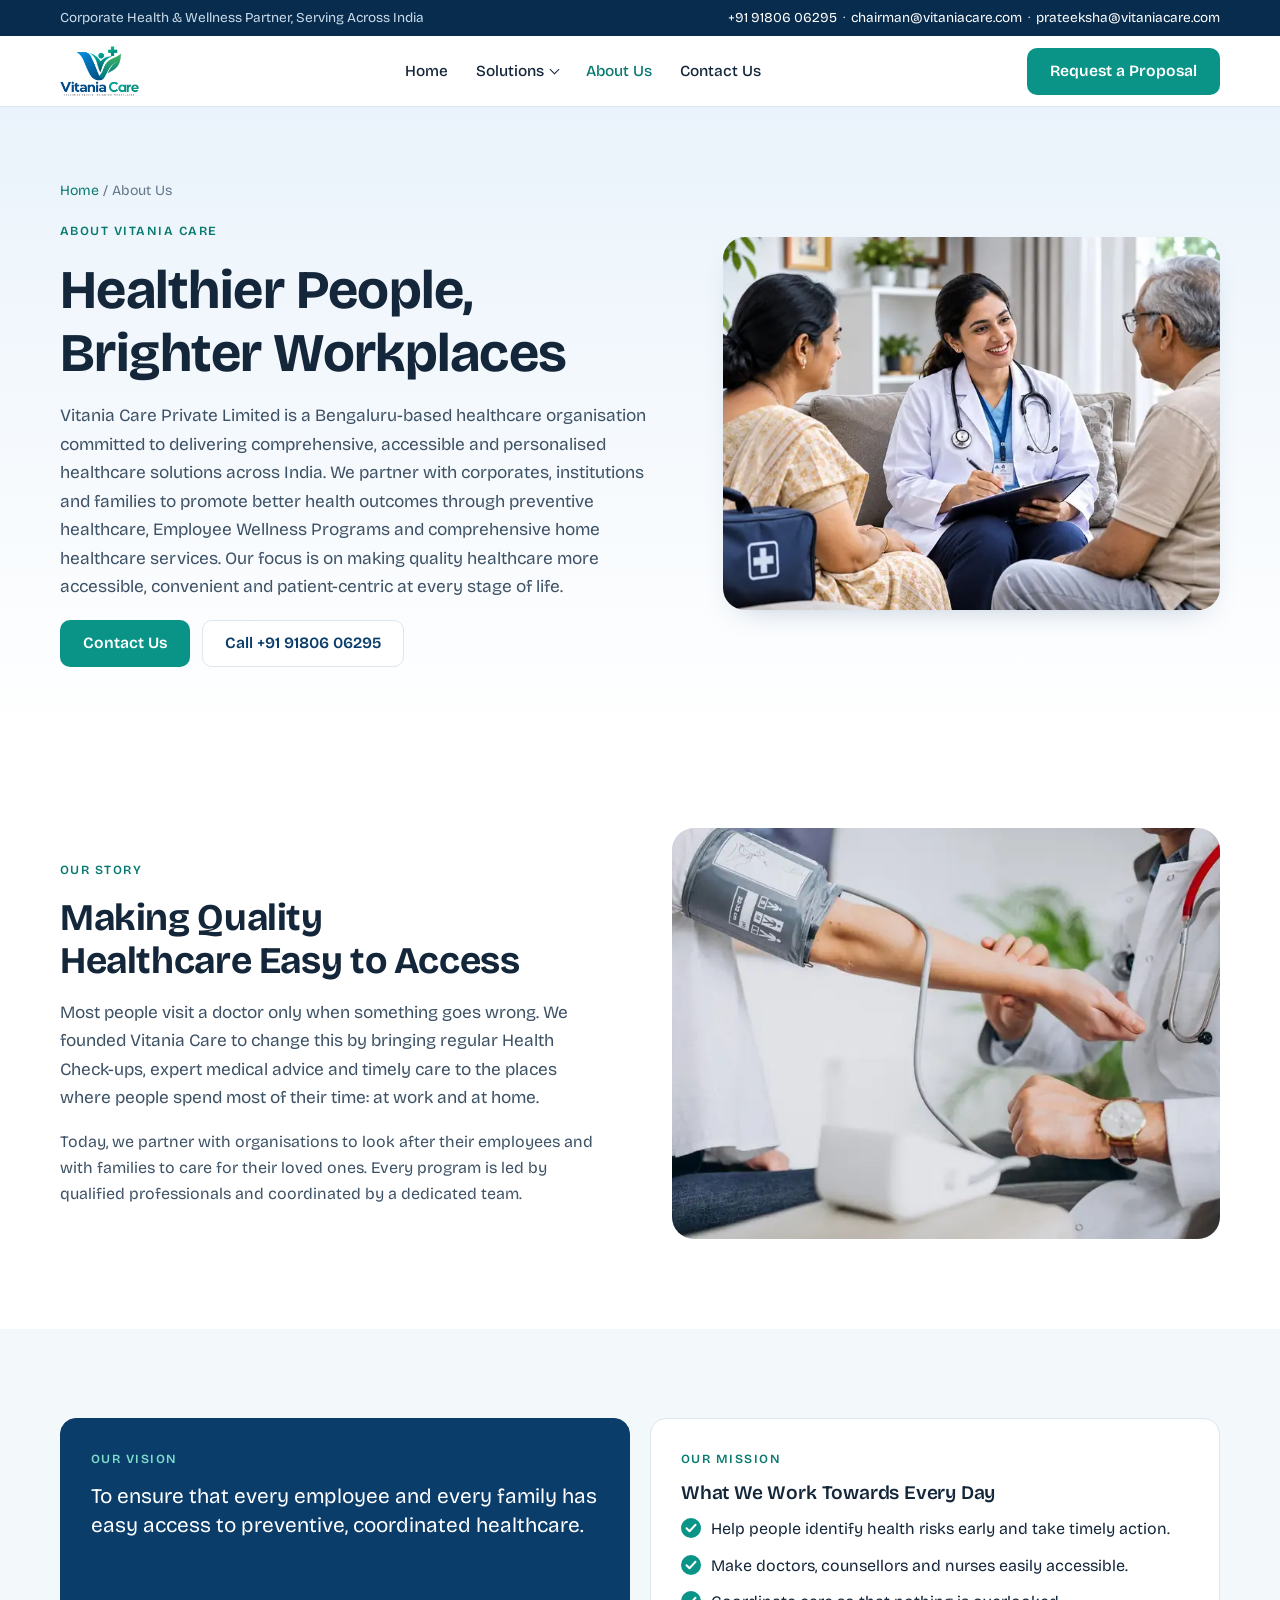
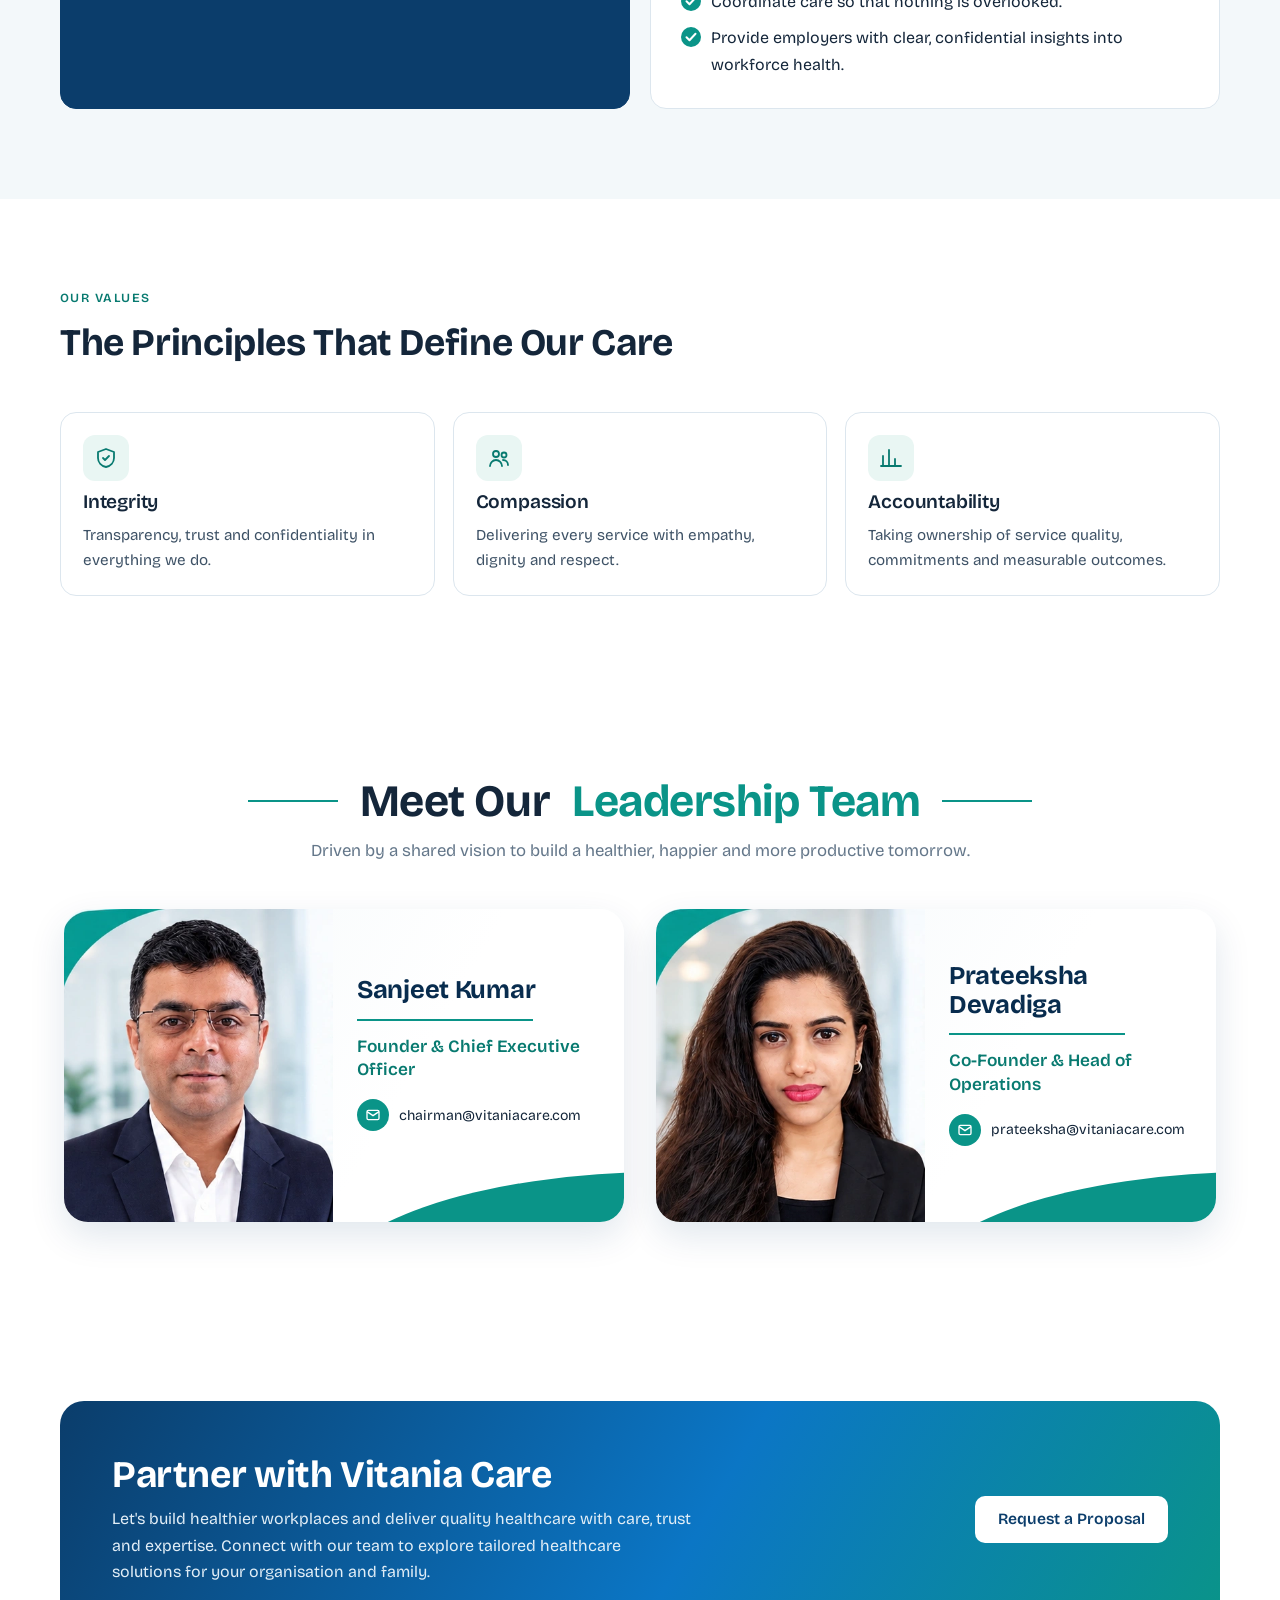
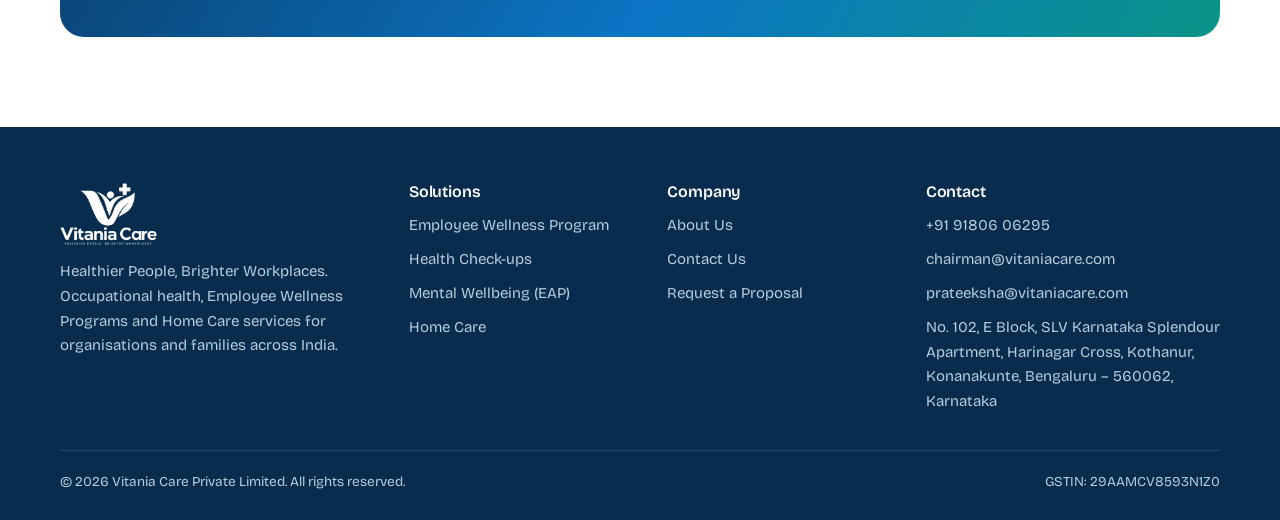
==== commit 31dd7eae: "Leadership cards: clean photo edge, more text spacing, force browsers to load latest files Co-Author" ====
--- a/about.html
+++ b/about.html
@@ -15,7 +15,7 @@
 <link rel="icon" type="image/png" sizes="32x32" href="assets/favicon-32.png"><link rel="apple-touch-icon" href="assets/apple-touch-icon.png">
 <link rel="preconnect" href="https://fonts.googleapis.com"><link rel="preconnect" href="https://fonts.gstatic.com" crossorigin>
 <link rel="stylesheet" href="https://fonts.googleapis.com/css2?family=Bricolage+Grotesque:opsz,wght@12..96,300;12..96,400;12..96,500;12..96,600;12..96,700&display=swap">
-<link rel="stylesheet" href="styles.css">
+<link rel="stylesheet" href="styles.css?v=20261121b">
 <script type="application/ld+json">{"@context": "https://schema.org", "@graph": [{"@type": "MedicalBusiness", "@id": "https://naveenfreelancer2829-art.github.io/vitania-care-website/#org", "name": "Vitania Care", "legalName": "Vitania Care Private Limited", "slogan": "Healthier People, Brighter Workplaces", "url": "https://naveenfreelancer2829-art.github.io/vitania-care-website/", "logo": "https://naveenfreelancer2829-art.github.io/vitania-care-website/assets/logo.png", "image": "https://naveenfreelancer2829-art.github.io/vitania-care-website/assets/og-image.jpg", "email": "chairman@vitaniacare.com", "taxID": "29AAMCV8593N1Z0", "address": {"@type": "PostalAddress", "streetAddress": "No. 102, E Block, SLV Karnataka Splendour Apartment, Harinagar Cross, Kothanur, Konanakunte", "addressLocality": "Bengaluru", "addressRegion": "Karnataka", "postalCode": "560062", "addressCountry": "IN"}, "areaServed": {"@type": "Country", "name": "India"}, "founder": [{"@type": "Person", "name": "Sanjeet Kumar", "jobTitle": "Founder & CEO"}, {"@type": "Person", "name": "Prateeksha Devadiga", "jobTitle": "Co-Founder & Head of Operations"}], "telephone": "+91 91806 06295"}, {"@type": "WebPage", "url": "https://naveenfreelancer2829-art.github.io/vitania-care-website/about.html", "name": "About Us | Vitania Care Private Limited", "description": "Vitania Care Private Limited is a Bengaluru-based healthcare organisation delivering Employee Wellness Programs, preventive healthcare and home healthcare services across India.", "inLanguage": "en-IN", "about": {"@id": "https://naveenfreelancer2829-art.github.io/vitania-care-website/#org"}}, {"@type": "BreadcrumbList", "itemListElement": [{"@type": "ListItem", "position": 1, "name": "Home", "item": "https://naveenfreelancer2829-art.github.io/vitania-care-website/"}, {"@type": "ListItem", "position": 2, "name": "About Us", "item": "https://naveenfreelancer2829-art.github.io/vitania-care-website/about.html"}]}]}</script>
 </head>
 <body>
@@ -63,8 +63,8 @@
 <section style="background:#fff"><div class="wrap">
   <div class="lead-head"><h2><span class="ln"></span>Meet Our <em>Leadership Team</em><span class="ln"></span></h2><p>Driven by a shared vision to build a healthier, happier and more productive tomorrow.</p></div>
   <div class="leads">
-    <div class="lead"><div class="lead-photo"><img src="assets/sanjeet-kumar-ref.webp" alt="Sanjeet Kumar" loading="lazy"></div><div class="lead-info"><h3>Sanjeet Kumar</h3><span class="lead-line"></span><p class="role">Founder &amp; Chief Executive Officer</p><a class="lead-mail" href="mailto:chairman@vitaniacare.com"><i><svg viewBox="0 0 24 24" width="16" height="16" fill="none" stroke="#fff" stroke-width="2"><rect x="3" y="5" width="18" height="14" rx="2"/><path d="m3 7 9 6 9-6"/></svg></i><span>chairman<wbr>@vitaniacare.com</span></a></div></div>
-    <div class="lead"><div class="lead-photo"><img src="assets/prateeksha-devadiga-ref.webp" alt="Prateeksha Devadiga" loading="lazy"></div><div class="lead-info"><h3>Prateeksha Devadiga</h3><span class="lead-line"></span><p class="role">Co-Founder &amp; Head of Operations</p><a class="lead-mail" href="mailto:prateeksha@vitaniacare.com"><i><svg viewBox="0 0 24 24" width="16" height="16" fill="none" stroke="#fff" stroke-width="2"><rect x="3" y="5" width="18" height="14" rx="2"/><path d="m3 7 9 6 9-6"/></svg></i><span>prateeksha<wbr>@vitaniacare.com</span></a></div></div>
+    <div class="lead"><div class="lead-photo"><img src="assets/sanjeet-kumar-ref.webp?v=20261121b" alt="Sanjeet Kumar" loading="lazy"></div><div class="lead-info"><h3>Sanjeet Kumar</h3><span class="lead-line"></span><p class="role">Founder &amp; Chief Executive Officer</p><a class="lead-mail" href="mailto:chairman@vitaniacare.com"><i><svg viewBox="0 0 24 24" width="16" height="16" fill="none" stroke="#fff" stroke-width="2"><rect x="3" y="5" width="18" height="14" rx="2"/><path d="m3 7 9 6 9-6"/></svg></i><span>chairman<wbr>@vitaniacare.com</span></a></div></div>
+    <div class="lead"><div class="lead-photo"><img src="assets/prateeksha-devadiga-ref.webp?v=20261121b" alt="Prateeksha Devadiga" loading="lazy"></div><div class="lead-info"><h3>Prateeksha Devadiga</h3><span class="lead-line"></span><p class="role">Co-Founder &amp; Head of Operations</p><a class="lead-mail" href="mailto:prateeksha@vitaniacare.com"><i><svg viewBox="0 0 24 24" width="16" height="16" fill="none" stroke="#fff" stroke-width="2"><rect x="3" y="5" width="18" height="14" rx="2"/><path d="m3 7 9 6 9-6"/></svg></i><span>prateeksha<wbr>@vitaniacare.com</span></a></div></div>
   </div>
 </div></section>
 <section><div class="wrap"><div class="cta"><div><h2>Partner with Vitania Care</h2><p>Let's build healthier workplaces and deliver quality healthcare with care, trust and expertise. Connect with our team to explore tailored healthcare solutions for your organisation and family.</p></div>
--- a/styles.css
+++ b/styles.css
@@ -289,11 +289,11 @@
 .lead{position:relative;display:grid;grid-template-columns:48% 1fr;align-items:center;min-height:300px;background:linear-gradient(120deg,#F3F8FA 0%,#fff 60%);border-radius:24px;overflow:hidden;box-shadow:0 14px 36px rgba(11,61,107,.12)}
 .lead::after{content:"";position:absolute;right:-40px;bottom:-70px;width:340px;height:120px;background:var(--teal);border-radius:100% 0 0 0/100% 0 0 0;z-index:0}
 .lead-photo{position:relative;z-index:1;align-self:stretch;height:100%;display:flex}
-.lead-photo img{width:100%;height:100%;object-fit:cover;object-position:left top;display:block;-webkit-mask-image:linear-gradient(90deg,#000 80%,transparent);mask-image:linear-gradient(90deg,#000 80%,transparent)}
-.lead-info{position:relative;z-index:1;padding:28px 26px 52px 6px;text-align:left}
+.lead-photo img{width:100%;height:100%;object-fit:cover;object-position:left top;display:block}
+.lead-info{position:relative;z-index:1;padding:28px 16px 52px 24px;text-align:left}
 .lead-info h3{font-size:1.6rem;line-height:1.15;color:var(--navy-2,#0B2545);font-weight:700}
 .lead-line{display:block;width:70%;height:2px;background:var(--teal);margin:14px 0}
 .lead-info .role{color:var(--teal-ink);font-weight:600;font-size:1.08rem;line-height:1.35}
-.lead-mail{display:flex;align-items:center;gap:10px;margin-top:18px;color:var(--ink,#1b2b3a);font-size:.92rem;text-decoration:none;overflow-wrap:anywhere}
+.lead-mail{display:flex;align-items:center;gap:10px;margin-top:18px;color:var(--ink,#1b2b3a);font-size:.88rem;text-decoration:none;white-space:nowrap}
 .lead-mail i{flex:none;width:32px;height:32px;border-radius:50%;background:var(--teal);display:grid;place-items:center}
-@media(max-width:560px){.lead-head .ln{display:none}.lead-head h2{display:block}.lead{grid-template-columns:42% 1fr;min-height:0;height:190px;align-items:stretch}.lead-photo{align-self:stretch;height:190px;padding-top:0;overflow:hidden}.lead-photo img{width:100%;height:100%;max-height:none;object-fit:cover;object-position:left top}.lead-info{align-self:center;padding:8px 12px 22px 4px;background:none}.lead-info h3{font-size:1.05rem}.lead-line{width:80%;margin:7px 0}.lead-info .role{font-size:.8rem}.lead-mail{font-size:.7rem;gap:6px;margin-top:8px;overflow-wrap:normal;word-break:normal;white-space:normal;line-height:1.3}.lead-mail i{width:24px;height:24px}.lead-mail i svg{width:12px;height:12px}.lead::after{width:160px;height:60px;bottom:-38px}}
+@media(max-width:560px){.lead-head .ln{display:none}.lead-head h2{display:block}.lead{grid-template-columns:46% 1fr;min-height:0;height:200px;align-items:stretch}.lead-photo{align-self:stretch;height:200px;padding-top:0;overflow:hidden}.lead-photo img{width:100%;height:100%;max-height:none;object-fit:cover;object-position:center top}.lead-info{align-self:center;padding:8px 12px 22px 4px;background:none}.lead-info h3{font-size:1.05rem}.lead-line{width:80%;margin:7px 0}.lead-info .role{font-size:.8rem}.lead-mail{font-size:.7rem;gap:6px;margin-top:8px;overflow-wrap:normal;word-break:normal;white-space:normal;line-height:1.3}.lead-mail i{width:24px;height:24px}.lead-mail i svg{width:12px;height:12px}.lead::after{width:160px;height:60px;bottom:-38px}}
